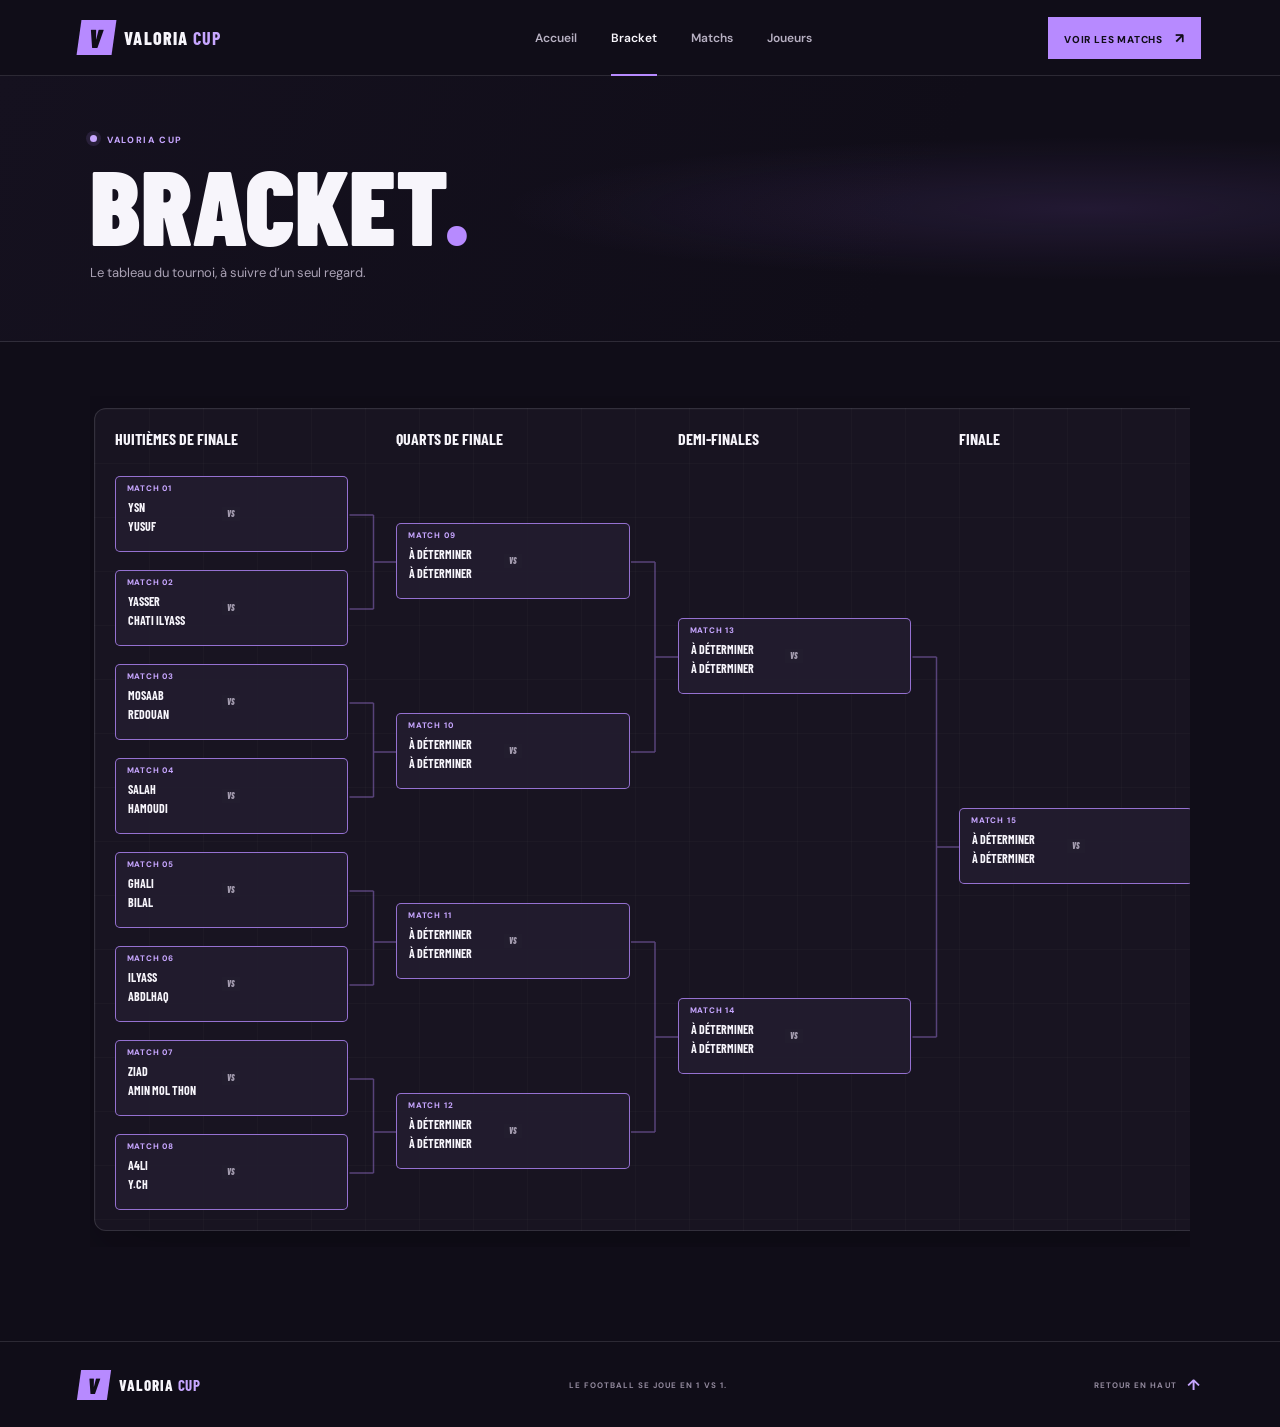
==== bracket.html @ 7e19cc0b "Add files via upload" ====
<!doctype html>
<html lang="fr">
<head>
  <meta charset="utf-8">
  <meta name="viewport" content="width=device-width, initial-scale=1">
  <meta name="theme-color" content="#100d18">
  <meta name="description" content="Bracket du tournoi de football VALORIA CUP.">
  <title>Bracket — VALORIA CUP</title>
  <link rel="preconnect" href="https://fonts.googleapis.com">
  <link rel="preconnect" href="https://fonts.gstatic.com" crossorigin>
  <link href="https://fonts.googleapis.com/css2?family=Barlow+Condensed:wght@500;600;700;800;900&family=DM+Sans:wght@400;500;600;700;800&display=swap" rel="stylesheet">
  <link rel="stylesheet" href="style.css">
  <script src="config.js"></script>
</head>
<body id="top">
  <header class="site-header">
    <a class="brand" href="index.html" aria-label="VALORIA CUP, accueil"><span class="brand-mark">V</span><span class="brand-name">VALORIA <b>CUP</b></span></a>
    <button class="menu-toggle" type="button" aria-expanded="false" aria-controls="main-nav" aria-label="Ouvrir le menu"><span></span><span></span></button>
    <nav class="main-nav" id="main-nav" aria-label="Navigation principale">
      <a class="nav-link" href="index.html">Accueil</a><a class="nav-link active" href="bracket.html" aria-current="page">Bracket</a><a class="nav-link" href="matchs.html">Matchs</a><a class="nav-link" href="joueurs.html">Joueurs</a>
    </nav>
    <a class="header-cta" href="matchs.html">Voir les matchs <span aria-hidden="true">↗</span></a>
  </header>
  <main>
    <section class="page-hero">
      <div class="section-wrap page-hero-inner">
        <p class="eyebrow"><span class="live-dot"></span> <span data-tournament-name>VALORIA CUP</span></p>
        <h1>Bracket<span class="heading-period">.</span></h1>
        <p class="page-subtitle">Le tableau du tournoi, à suivre d’un seul regard.</p>
      </div>
    </section>
    <section class="section-wrap bracket-page-content" aria-label="Bracket de la VALORIA CUP">
      <div class="bracket-board-scroll" tabindex="0" aria-label="Tableau du tournoi, défilement horizontal possible">
        <div class="bracket-board" id="bracket-board">
          <svg class="bracket-connectors" aria-hidden="true" focusable="false"></svg>
        </div>
      </div>
    </section>
  </main>
  <footer class="site-footer">
    <a class="brand footer-brand" href="index.html"><span class="brand-mark">V</span><span class="brand-name">VALORIA <b>CUP</b></span></a>
    <p>LE FOOTBALL SE JOUE EN 1 VS 1.</p><a href="#top" class="back-top">RETOUR EN HAUT <span aria-hidden="true">↑</span></a>
  </footer>
  <script>
    document.querySelectorAll("[data-tournament-name]").forEach((element) => {
      element.textContent = tournament.name;
    });
    const escapeHTML = (value) => String(value).replace(/[&<>"']/g, (character) => ({
      "&": "&amp;", "<": "&lt;", ">": "&gt;", '"': "&quot;", "'": "&#39;"
    })[character]);
    const rounds = [
      {
        title: "Huitièmes de finale",
        matches: tournament.matches.map((match, index) => ({
          label: `MATCH ${String(index + 1).padStart(2, "0")}`,
          player1: match.player1,
          player2: match.player2
        }))
      },
      {
        title: "Quarts de finale",
        matches: Array.from({ length: 4 }, (_, index) => ({
          label: `MATCH ${String(index + 9).padStart(2, "0")}`
        }))
      },
      {
        title: "Demi-finales",
        matches: Array.from({ length: 2 }, (_, index) => ({
          label: `MATCH ${String(index + 13).padStart(2, "0")}`
        }))
      },
      {
        title: "Finale",
        matches: [{ label: "MATCH 15" }]
      }
    ];
    const board = document.querySelector("#bracket-board");
    const connectors = board.querySelector(".bracket-connectors");
    board.insertAdjacentHTML("beforeend", rounds.map((round, roundIndex) => `
      <section class="bracket-round bracket-round-${roundIndex + 1}" aria-label="${escapeHTML(round.title)}">
        <h2>${escapeHTML(round.title)}</h2>
        <div class="bracket-round-matches">
          ${round.matches.map((match) => `
            <article class="bracket-match">
              <span class="bracket-match-id">${escapeHTML(match.label)}</span>
              <div class="bracket-team"><span>${match.player1 ? escapeHTML(match.player1) : "À déterminer"}</span></div>
              <span class="bracket-versus">VS</span>
              <div class="bracket-team"><span>${match.player2 ? escapeHTML(match.player2) : "À déterminer"}</span></div>
            </article>
          `).join("")}
        </div>
      </section>
    `).join(""));
    function drawBracketConnectors() {
      const boardBounds = board.getBoundingClientRect();
      connectors.setAttribute("viewBox", `0 0 ${board.scrollWidth} ${board.scrollHeight}`);
      connectors.setAttribute("width", board.scrollWidth);
      connectors.setAttribute("height", board.scrollHeight);
      connectors.replaceChildren();

      rounds.slice(0, -1).forEach((round, roundIndex) => {
        const sourceMatches = board.querySelectorAll(`.bracket-round-${roundIndex + 1} .bracket-match`);
        const targetMatches = board.querySelectorAll(`.bracket-round-${roundIndex + 2} .bracket-match`);

        targetMatches.forEach((targetMatch, index) => {
          const first = sourceMatches[index * 2].getBoundingClientRect();
          const second = sourceMatches[index * 2 + 1].getBoundingClientRect();
          const target = targetMatch.getBoundingClientRect();
          const x1 = first.right - boardBounds.left + board.scrollLeft;
          const x2 = second.right - boardBounds.left + board.scrollLeft;
          const y1 = first.top + first.height / 2 - boardBounds.top + board.scrollTop;
          const y2 = second.top + second.height / 2 - boardBounds.top + board.scrollTop;
          const targetX = target.left - boardBounds.left + board.scrollLeft;
          const targetY = target.top + target.height / 2 - boardBounds.top + board.scrollTop;
          const middleX = (x1 + targetX) / 2;
          const connector = document.createElementNS("http://www.w3.org/2000/svg", "path");
          connector.setAttribute("d", `M ${x1} ${y1} H ${middleX} M ${x2} ${y2} H ${middleX} M ${middleX} ${y1} V ${y2} M ${middleX} ${targetY} H ${targetX}`);
          connector.setAttribute("class", "bracket-connector");
          connectors.append(connector);
        });
      });
    }
    drawBracketConnectors();
    window.addEventListener("resize", drawBracketConnectors);
    if ("ResizeObserver" in window) {
      new ResizeObserver(drawBracketConnectors).observe(board);
    }
    const toggle = document.querySelector(".menu-toggle");
    const navigation = document.querySelector("#main-nav");
    toggle.addEventListener("click", () => {
      const expanded = toggle.getAttribute("aria-expanded") === "true";
      toggle.setAttribute("aria-expanded", String(!expanded));
      toggle.setAttribute("aria-label", expanded ? "Ouvrir le menu" : "Fermer le menu");
      navigation.classList.toggle("is-open", !expanded);
    });
  </script>
</body>
</html>
---- style.css ----
:root {
  color-scheme: dark;
  --ink: #100d18;
  --ink-soft: #191422;
  --surface: #201a2c;
  --paper: #f7f5fb;
  --muted: #a49caf;
  --line: rgba(247, 245, 251, .12);
  --purple: #b78aff;
  --purple-bright: #c7a6ff;
  --purple-dark: #7651b6;
  --heading-font: "Barlow Condensed", Impact, "Arial Narrow", sans-serif;
  --body-font: "DM Sans", "Segoe UI", sans-serif;
}

* { box-sizing: border-box; }
html { scroll-behavior: smooth; scroll-padding-top: 82px; }
body { margin: 0; background: var(--ink); color: var(--paper); font-family: var(--body-font); -webkit-font-smoothing: antialiased; }
a { color: inherit; text-decoration: none; }
button { color: inherit; font: inherit; }
::selection { color: var(--ink); background: var(--purple-bright); }

.site-header { height: 76px; padding: 0 6.2vw; display: flex; align-items: center; justify-content: space-between; border-bottom: 1px solid var(--line); background: rgba(16, 13, 24, .96); position: relative; z-index: 10; }
.brand { display: inline-flex; align-items: center; gap: 10px; min-width: 220px; }
.brand-mark { width: 35px; height: 35px; display: grid; place-items: center; background: var(--purple); color: var(--ink); font-family: var(--heading-font); font-size: 26px; font-weight: 900; transform: skew(-8deg); }
.brand-name { font-family: var(--heading-font); font-weight: 800; font-size: 18px; letter-spacing: .06em; }
.brand-name b { color: var(--purple-bright); }
.main-nav { height: 100%; display: flex; align-items: center; gap: 34px; }
.nav-link { position: relative; color: #b8b1c3; font-size: 12px; font-weight: 600; transition: color .2s ease; }
.nav-link:hover, .nav-link.active { color: var(--paper); }
.nav-link.active::after { content: ""; position: absolute; right: 0; bottom: -30px; left: 0; height: 2px; background: var(--purple); }
.header-cta { padding: 12px 16px; background: var(--purple); color: var(--ink); font-size: 10px; font-weight: 800; letter-spacing: .08em; text-transform: uppercase; transition: background .2s ease, transform .2s ease; }
.header-cta span { margin-left: 9px; font-size: 14px; }
.header-cta:hover, .button-primary:hover { background: var(--paper); transform: translateY(-2px); }
.menu-toggle { display: none; }

.hero { min-height: 570px; height: min(710px, calc(100svh - 76px)); max-height: 800px; overflow: hidden; position: relative; display: flex; align-items: center; padding: 65px 9.4vw; background: radial-gradient(ellipse at 77% 46%, rgba(137, 93, 201, .22), transparent 39%), linear-gradient(116deg, #100d18 0%, #171222 55%, #211831 100%); }
.hero::before { content: ""; position: absolute; inset: 0; pointer-events: none; opacity: .18; background-image: linear-gradient(rgba(255,255,255,.035) 1px, transparent 1px), linear-gradient(90deg, rgba(255,255,255,.035) 1px, transparent 1px); background-size: 58px 58px; mask-image: linear-gradient(90deg, transparent, #000 45%, #000); }
.hero-grid { position: absolute; top: -25%; right: 0; width: 53vw; height: 150%; border-left: 1px solid rgba(183,138,255,.12); transform: skew(-16deg); background: linear-gradient(90deg, transparent 50%, rgba(255,255,255,.018) 50%); background-size: 106px 100%; }
.hero-copy { position: relative; z-index: 2; width: min(760px, 66%); animation: rise-in .65s both ease-out; }
.eyebrow { margin: 0 0 16px; color: var(--purple-bright); font-size: 9px; font-weight: 800; letter-spacing: .18em; }
.live-dot { display: inline-block; width: 7px; height: 7px; margin-right: 7px; border-radius: 50%; background: var(--purple-bright); box-shadow: 0 0 0 4px rgba(183,138,255,.12); vertical-align: 1px; }
.hero h1 { max-width: 800px; margin: 0; font-family: var(--heading-font); font-size: clamp(78px, 11vw, 150px); font-weight: 900; line-height: .78; letter-spacing: -.015em; }
.hero h1 i { color: var(--purple-bright); font-style: normal; }
.hero-subtitle { margin: 21px 0 0; color: #c7c0d1; font-family: var(--heading-font); font-size: 25px; font-weight: 500; text-transform: uppercase; letter-spacing: .04em; }
.hero-bottom { display: flex; align-items: center; gap: 27px; margin-top: 46px; }
.button { min-height: 48px; display: inline-flex; align-items: center; justify-content: center; gap: 27px; padding: 0 19px; font-size: 10px; font-weight: 800; letter-spacing: .08em; text-transform: uppercase; transition: .2s ease; }
.button-primary { background: var(--purple); color: var(--ink); }
.button-primary span { font-size: 16px; }
.hero-note { display: flex; align-items: center; gap: 10px; color: #b8b1c3; font-size: 11px; }
.hero-note span { width: 3px; height: 3px; border-radius: 50%; background: var(--purple-bright); }
.hero-graphic { position: absolute; top: 0; right: 0; width: 49%; height: 100%; overflow: hidden; }
.pitch { position: absolute; top: 2%; left: 27%; width: 415px; height: 575px; border: 1px solid rgba(183,138,255,.28); border-radius: 210px; transform: rotate(31deg); }
.pitch-circle { position: absolute; top: 50%; left: 50%; width: 168px; height: 168px; border: 1px solid rgba(183,138,255,.25); border-radius: 50%; transform: translate(-50%,-50%); }
.pitch-box { position: absolute; top: -1px; left: 25%; width: 50%; height: 98px; border: 1px solid rgba(183,138,255,.23); border-top: 0; border-radius: 0 0 85px 85px; }
.hero-orbit { position: absolute; top: 8%; left: 16%; width: 465px; height: 465px; border: 1px solid rgba(247,245,251,.1); border-radius: 50%; }
.orbit-two { top: 19%; left: 31%; width: 325px; height: 325px; border-color: rgba(183,138,255,.31); }
.hero-seal { position: absolute; top: 39%; left: 42%; width: 137px; height: 137px; display: flex; flex-direction: column; align-items: center; justify-content: center; border-radius: 50%; background: var(--purple); color: var(--ink); text-align: center; transform: rotate(-10deg); box-shadow: 0 0 0 12px rgba(183,138,255,.08), 0 14px 60px rgba(0,0,0,.3); animation: seal-in .7s .15s both cubic-bezier(.2,.8,.3,1); }
.hero-seal span { font-size: 8px; font-weight: 800; letter-spacing: .2em; }
.hero-seal b { margin-top: 6px; font-family: var(--heading-font); font-size: 22px; line-height: .9; }
.hero-seal .seal-star { position: absolute; right: -4px; bottom: 15px; color: #40285e; font-size: 20px; }
.hero-vertical { position: absolute; top: 49%; right: 5%; color: rgba(247,245,251,.45); font-size: 8px; letter-spacing: .22em; writing-mode: vertical-rl; }
.hero-index { position: absolute; right: 6.2vw; bottom: 32px; color: var(--purple-bright); font-family: var(--heading-font); font-size: 21px; font-weight: 700; }
.hero-index span { color: #746b7e; font-size: 13px; }
@keyframes rise-in { from { opacity: 0; transform: translateY(14px); } to { opacity: 1; transform: translateY(0); } }
@keyframes seal-in { from { opacity: 0; scale: .82; } to { opacity: 1; scale: 1; } }

.section-wrap { width: min(1120px, 86%); margin: 0 auto; }
.next-match { padding-top: 80px; padding-bottom: 66px; }
.section-heading { display: flex; align-items: end; justify-content: space-between; gap: 14px; margin-bottom: 25px; }
.section-heading .eyebrow { margin-bottom: 5px; color: #968da2; }
.section-heading h2 { margin: 0; font-family: var(--heading-font); font-size: 41px; font-weight: 800; line-height: 1; text-transform: uppercase; }
.heading-period { color: var(--purple); }
.section-number { color: #92899d; font-size: 9px; font-weight: 700; letter-spacing: .14em; }
.text-link { color: #d5c0f4; font-size: 10px; font-weight: 700; text-transform: uppercase; letter-spacing: .07em; }
.text-link span { margin-left: 6px; color: var(--purple-bright); font-size: 14px; }
.featured-match { min-height: 230px; position: relative; display: flex; flex-direction: column; align-items: center; justify-content: center; overflow: hidden; padding: 44px 7%; background: #eeeaf3; color: var(--ink); }
.featured-match::before { content: ""; position: absolute; top: -112px; right: -58px; width: 310px; height: 310px; border: 1px solid rgba(34,25,49,.12); border-radius: 50%; box-shadow: 0 0 0 32px rgba(34,25,49,.025), 0 0 0 70px rgba(34,25,49,.018); }
.match-label { position: absolute; top: 22px; left: 7%; color: #5c5268; font-size: 8px; font-weight: 800; letter-spacing: .14em; }
.match-label .live-dot { background: var(--purple-dark); box-shadow: 0 0 0 4px rgba(118,81,182,.12); }
.featured-contest { width: min(740px, 82%); display: grid; grid-template-columns: 1fr auto 1fr; align-items: center; gap: 24px; }
.featured-player { min-width: 0; display: flex; flex-direction: column; gap: 7px; }
.featured-player:last-child { text-align: right; }
.player-index { color: #756c80; font-size: 8px; font-weight: 800; letter-spacing: .13em; }
.featured-player strong { overflow-wrap: anywhere; font-family: var(--heading-font); font-size: clamp(34px, 5vw, 64px); font-weight: 800; line-height: .95; text-transform: uppercase; }
.versus { color: var(--purple-dark); font-family: var(--heading-font); font-size: 16px; font-style: italic; font-weight: 900; }
.match-time { position: relative; z-index: 1; margin-top: 16px; color: #594b6c; font-size: 11px; font-weight: 800; letter-spacing: .14em; }
.match-stamp { position: absolute; right: 5%; bottom: 18px; z-index: 1; color: rgba(16,13,24,.6); font-family: var(--heading-font); font-size: 18px; font-weight: 900; line-height: .78; text-align: center; }
.match-stamp span { color: var(--purple-dark); font-size: 31px; }

.quick-links { display: grid; grid-template-columns: repeat(3, 1fr); margin-bottom: 80px; border: 1px solid var(--line); }
.quick-link { min-height: 108px; display: flex; align-items: center; gap: 14px; padding: 18px 20px; border-right: 1px solid var(--line); transition: background .2s ease; }
.quick-link:last-child { border-right: 0; }
.quick-link:hover { background: var(--ink-soft); }
.quick-icon { width: 39px; height: 39px; display: grid; flex: 0 0 auto; place-items: center; border: 1px solid rgba(183,138,255,.25); border-radius: 11px; background: rgba(183,138,255,.09); font-size: 17px; }
.quick-link small, .quick-link strong { display: block; }
.quick-link small { margin-bottom: 4px; color: #948ba0; font-size: 8px; font-weight: 700; letter-spacing: .13em; }
.quick-link strong { font-family: var(--heading-font); font-size: 22px; font-weight: 700; text-transform: uppercase; }
.quick-arrow { margin-left: auto; color: var(--purple-bright); font-size: 16px; }
.home-matches { padding-bottom: 92px; }
.match-list { border-top: 1px solid var(--line); }
.match-row { min-height: 69px; display: grid; grid-template-columns: 42px minmax(0, 1fr) auto; align-items: center; gap: 13px; border-bottom: 1px solid var(--line); transition: background .2s ease; }
.match-row:hover { background: rgba(255,255,255,.025); }
.match-row-id { color: var(--purple-bright); font-family: var(--heading-font); font-size: 16px; font-weight: 700; }
.match-row-contest { min-width: 0; display: flex; align-items: center; gap: 12px; }
.match-row-contest strong { min-width: 0; overflow-wrap: anywhere; font-family: var(--heading-font); font-size: 17px; font-weight: 700; text-transform: uppercase; }
.match-row-contest span { flex: 0 0 auto; color: var(--purple-bright); font-family: var(--heading-font); font-size: 11px; font-style: italic; font-weight: 900; }
.match-row-time { color: #c4b4db; font-size: 11px; font-weight: 700; }

.page-hero { position: relative; overflow: hidden; border-bottom: 1px solid var(--line); background: radial-gradient(ellipse at 85% 50%, rgba(137,93,201,.15), transparent 38%), linear-gradient(115deg, #15111f, #100d18 70%); }
.page-hero-inner { min-height: 265px; display: flex; flex-direction: column; align-items: flex-start; justify-content: center; padding-top: 26px; padding-bottom: 28px; }
.page-hero .eyebrow { margin-bottom: 14px; }
.page-hero h1 { margin: 0; font-family: var(--heading-font); font-size: clamp(65px, 9vw, 105px); font-weight: 900; line-height: .84; text-transform: uppercase; }
.page-subtitle { margin: 16px 0 0; color: #aaa2b5; font-size: 13px; }
.page-content { padding-top: 70px; padding-bottom: 95px; }

.matches-grid { display: grid; grid-template-columns: repeat(2, minmax(0, 1fr)); gap: 13px; }
.match-card { min-width: 0; position: relative; overflow: hidden; padding: 19px 21px 16px; border: 1px solid var(--line); border-radius: 10px; background: linear-gradient(135deg, #201a2c, #181421); transition: border-color .2s ease, transform .2s ease, background .2s ease; }
.match-card:hover { transform: translateY(-3px); border-color: rgba(183,138,255,.48); background: linear-gradient(135deg, #292038, #1b1625); }
.match-card-heading { display: flex; align-items: center; justify-content: space-between; margin-bottom: 24px; }
.match-card-label { color: var(--purple-bright); font-size: 9px; font-weight: 800; letter-spacing: .14em; }
.match-card-mark { color: rgba(183,138,255,.45); font-family: var(--heading-font); font-size: 14px; font-weight: 900; }
.match-card-contest { display: grid; grid-template-columns: minmax(0, 1fr) auto minmax(0, 1fr); align-items: center; gap: 12px; }
.match-card-player { min-width: 0; }
.match-card-player:last-child { text-align: right; }
.match-card-player span { display: block; margin-bottom: 5px; color: #92899e; font-size: 8px; font-weight: 700; letter-spacing: .11em; }
.match-card-player strong { display: block; overflow-wrap: anywhere; font-family: var(--heading-font); font-size: clamp(22px, 3vw, 33px); font-weight: 700; text-transform: uppercase; }
.match-card-versus { color: var(--purple-bright); font-family: var(--heading-font); font-size: 13px; font-style: italic; font-weight: 900; }
.match-card-time { display: inline-block; margin-top: 20px; padding: 7px 10px; border: 1px solid rgba(183,138,255,.2); border-radius: 5px; color: #d1bfeb; font-size: 10px; font-weight: 700; letter-spacing: .1em; }

.players-section { position: relative; overflow: hidden; padding: 2px 0 5px; background: radial-gradient(ellipse at 100% 100%, rgba(119,82,174,.11), transparent 40%); }
.players-section::before { content: "16"; position: absolute; right: -20px; bottom: -115px; color: rgba(247,245,251,.022); font-family: var(--heading-font); font-size: 450px; font-weight: 900; line-height: .8; pointer-events: none; }
.players-section .section-wrap { position: relative; z-index: 1; }
.players-grid { display: grid; grid-template-columns: repeat(4, minmax(0, 1fr)); gap: 1px; margin-top: 30px; overflow: hidden; border: 1px solid var(--line); border-radius: 10px; background: var(--line); }
.player-card { min-height: 153px; position: relative; display: flex; flex-direction: column; align-items: flex-start; justify-content: flex-end; padding: 17px; background: #191522; transition: background .2s ease; }
.player-card:hover { background: #241c31; }
.player-card-number { position: absolute; top: 13px; right: 15px; color: #82798f; font-family: var(--heading-font); font-size: 13px; font-weight: 700; }
.player-avatar { width: 37px; height: 37px; display: grid; place-items: center; margin-bottom: 11px; border: 1px solid rgba(183,138,255,.28); border-radius: 9px; background: rgba(183,138,255,.1); color: var(--purple-bright); font-family: var(--heading-font); font-size: 13px; font-weight: 800; }
.player-card-name { max-width: 100%; overflow-wrap: anywhere; font-family: var(--heading-font); font-size: 21px; font-weight: 700; text-transform: uppercase; }
.player-card-tag { margin-top: 3px; color: #958ca0; font-size: 8px; font-weight: 700; letter-spacing: .14em; }

.bracket-page-content { padding-top: 54px; padding-bottom: 94px; }
.bracket-board-scroll { overflow-x: auto; padding: 12px 4px 16px; scrollbar-color: var(--purple-dark) #181421; }
.bracket-board { min-width: 1120px; position: relative; display: grid; grid-template-columns: repeat(4, minmax(0, 1fr)); column-gap: 48px; padding: 20px; border: 1px solid var(--line); border-radius: 12px; background-color: #181421; background-image: linear-gradient(rgba(255,255,255,.018) 1px, transparent 1px), linear-gradient(90deg, rgba(255,255,255,.018) 1px, transparent 1px); background-size: 54px 54px; box-shadow: 0 20px 70px rgba(0,0,0,.22); }
.bracket-connectors { position: absolute; z-index: 0; inset: 0; overflow: visible; pointer-events: none; }
.bracket-connector { fill: none; stroke: rgba(183,138,255,.4); stroke-width: 1.5; vector-effect: non-scaling-stroke; }
.bracket-round { min-width: 0; position: relative; z-index: 1; }
.bracket-round h2 { min-height: 34px; margin: 0 0 13px; color: var(--paper); font-family: var(--heading-font); font-size: 16px; font-weight: 700; text-transform: uppercase; }
.bracket-round-matches { display: flex; flex-direction: column; }
.bracket-round-1 .bracket-round-matches { gap: 18px; }
.bracket-round-2 .bracket-round-matches { padding-top: 47px; gap: 114px; }
.bracket-round-3 .bracket-round-matches { padding-top: 142px; gap: 304px; }
.bracket-round-4 .bracket-round-matches { padding-top: 332px; }
.bracket-match { min-height: 76px; position: relative; display: flex; flex-direction: column; justify-content: center; padding: 10px 12px; border: 1px solid rgba(183,138,255,.78); border-radius: 5px; background: rgba(34,29,46,.96); }
.bracket-match-id { position: absolute; top: 6px; left: 11px; color: var(--purple-bright); font-size: 8px; font-weight: 800; letter-spacing: .1em; }
.bracket-team { min-width: 0; display: flex; align-items: center; min-height: 19px; padding-top: 4px; color: var(--paper); font-family: var(--heading-font); font-size: 12px; font-weight: 700; text-transform: uppercase; }
.bracket-team span { overflow-wrap: anywhere; }
.bracket-versus { position: absolute; top: 50%; left: 50%; padding: 2px 5px; background: #221d2e; color: var(--muted); font-family: var(--heading-font); font-size: 8px; font-style: italic; font-weight: 900; transform: translate(-50%, -50%); }

.site-footer { min-height: 86px; display: flex; align-items: center; justify-content: space-between; gap: 15px; padding: 17px 6.2vw; border-top: 1px solid var(--line); }
.footer-brand { min-width: 0; }
.footer-brand .brand-mark { width: 30px; height: 30px; font-size: 22px; }
.footer-brand .brand-name { font-size: 15px; }
.site-footer > p, .back-top { color: #92899d; font-size: 8px; font-weight: 700; letter-spacing: .13em; }
.back-top { display: flex; align-items: center; gap: 10px; }
.back-top span { color: var(--purple-bright); font-size: 15px; }

@media (max-width: 900px) {
  .site-header { padding: 0 5%; }
  .brand { min-width: auto; }
  .main-nav { gap: 20px; }
  .header-cta { padding: 11px 12px; }
  .hero { padding-left: 7%; }
  .hero-copy { width: 72%; }
  .hero-graphic { width: 47%; opacity: .84; }
  .pitch { left: 16%; }
  .hero-seal { left: 34%; }
  .section-wrap { width: 88%; }
  .players-grid { grid-template-columns: repeat(3, minmax(0, 1fr)); }
}

@media (max-width: 650px) {
  html { scroll-padding-top: 68px; }
  .site-header { height: 68px; padding: 0 5%; }
  .brand-name { font-size: 16px; }
  .brand-mark { width: 32px; height: 32px; }
  .header-cta { display: none; }
  .menu-toggle { width: 41px; height: 41px; display: flex; flex-direction: column; align-items: center; justify-content: center; gap: 6px; padding: 0; border: 1px solid var(--line); border-radius: 7px; background: transparent; cursor: pointer; }
  .menu-toggle span { width: 16px; height: 1px; background: var(--paper); transition: transform .2s ease; }
  .menu-toggle[aria-expanded="true"] span:first-child { transform: translateY(3.5px) rotate(45deg); }
  .menu-toggle[aria-expanded="true"] span:last-child { transform: translateY(-3.5px) rotate(-45deg); }
  .main-nav { position: absolute; top: 68px; right: 0; left: 0; height: auto; display: none; flex-direction: column; align-items: stretch; gap: 0; padding: 7px 5% 13px; border-bottom: 1px solid var(--line); background: var(--ink); }
  .main-nav.is-open { display: flex; }
  .nav-link { padding: 13px 0; border-bottom: 1px solid rgba(247,245,251,.07); }
  .nav-link.active::after { display: none; }
  .hero { min-height: 595px; height: calc(90svh - 68px); max-height: 720px; align-items: flex-start; padding: 55px 7% 70px; }
  .hero-copy { width: 100%; padding-top: 35px; }
  .hero h1 { max-width: 430px; font-size: clamp(67px, 18.5vw, 104px); }
  .hero-subtitle { margin-top: 17px; font-size: 22px; }
  .hero-bottom { align-items: flex-start; flex-direction: column; gap: 14px; margin-top: 31px; }
  .hero-note { margin: 0; }
  .hero-graphic { top: auto; right: -25%; bottom: -3%; width: 84%; height: 58%; opacity: .53; }
  .pitch { top: 3%; left: 18%; width: 310px; height: 450px; }
  .hero-orbit { top: 4%; left: 9%; width: 350px; height: 350px; }
  .orbit-two { top: 16%; left: 24%; width: 260px; height: 260px; }
  .hero-seal { top: 37%; left: 41%; width: 103px; height: 103px; }
  .hero-seal b { font-size: 17px; }
  .hero-seal .seal-star { bottom: 10px; font-size: 16px; }
  .hero-index { right: 6%; bottom: 20px; }
  .section-wrap { width: 88%; }
  .next-match { padding-top: 60px; padding-bottom: 48px; }
  .section-heading { align-items: flex-end; }
  .section-heading h2 { font-size: 35px; }
  .featured-match { min-height: 205px; padding: 42px 6%; }
  .match-label { left: 6%; }
  .featured-contest { width: 100%; gap: 12px; }
  .featured-player strong { font-size: clamp(24px, 7.8vw, 40px); }
  .player-index { font-size: 7px; }
  .match-stamp { right: 4%; bottom: 22px; font-size: 15px; }
  .match-stamp span { font-size: 26px; }
  .quick-links { grid-template-columns: 1fr; margin-bottom: 63px; }
  .quick-link { min-height: 76px; padding: 13px 15px; border-right: 0; border-bottom: 1px solid var(--line); }
  .quick-link:last-child { border-bottom: 0; }
  .quick-icon { width: 35px; height: 35px; }
  .home-matches { padding-bottom: 67px; }
  .match-row { grid-template-columns: 31px minmax(0, 1fr) auto; gap: 8px; }
  .match-row-contest { gap: 8px; }
  .match-row-contest strong { font-size: 15px; }
  .page-hero-inner { min-height: 220px; }
  .page-hero h1 { font-size: clamp(59px, 15vw, 82px); }
  .page-subtitle { max-width: 90%; font-size: 12px; line-height: 1.6; }
  .page-content { padding-top: 54px; padding-bottom: 68px; }
  .matches-grid { grid-template-columns: 1fr; gap: 10px; }
  .match-card { padding: 17px 16px 15px; }
  .match-card-heading { margin-bottom: 19px; }
  .match-card-player strong { font-size: clamp(25px, 8vw, 34px); }
  .players-section { padding-top: 0; }
  .players-section::before { right: -12px; bottom: -56px; font-size: 245px; }
  .players-grid { grid-template-columns: repeat(2, minmax(0, 1fr)); margin-top: 23px; }
  .player-card { min-height: 131px; padding: 13px; }
  .player-card-number { top: 10px; right: 11px; }
  .player-card-name { font-size: 18px; }
  .bracket-page-content { padding-top: 34px; padding-bottom: 67px; }
  .bracket-page-content { padding-top: 25px; }
  .bracket-board-scroll { margin-right: -6.8%; margin-left: -6.8%; padding: 8px 6.8% 14px; }
  .bracket-board { min-width: 1000px; column-gap: 30px; padding: 15px; }
  .bracket-round h2 { font-size: 14px; }
  .site-footer { min-height: 75px; gap: 9px; padding: 15px 5%; }
  .site-footer > p { display: none; }
  .footer-brand .brand-name { font-size: 13px; }
}

@media (prefers-reduced-motion: reduce) {
  *, *::before, *::after { scroll-behavior: auto !important; animation-duration: .01ms !important; animation-iteration-count: 1 !important; transition-duration: .01ms !important; }
}
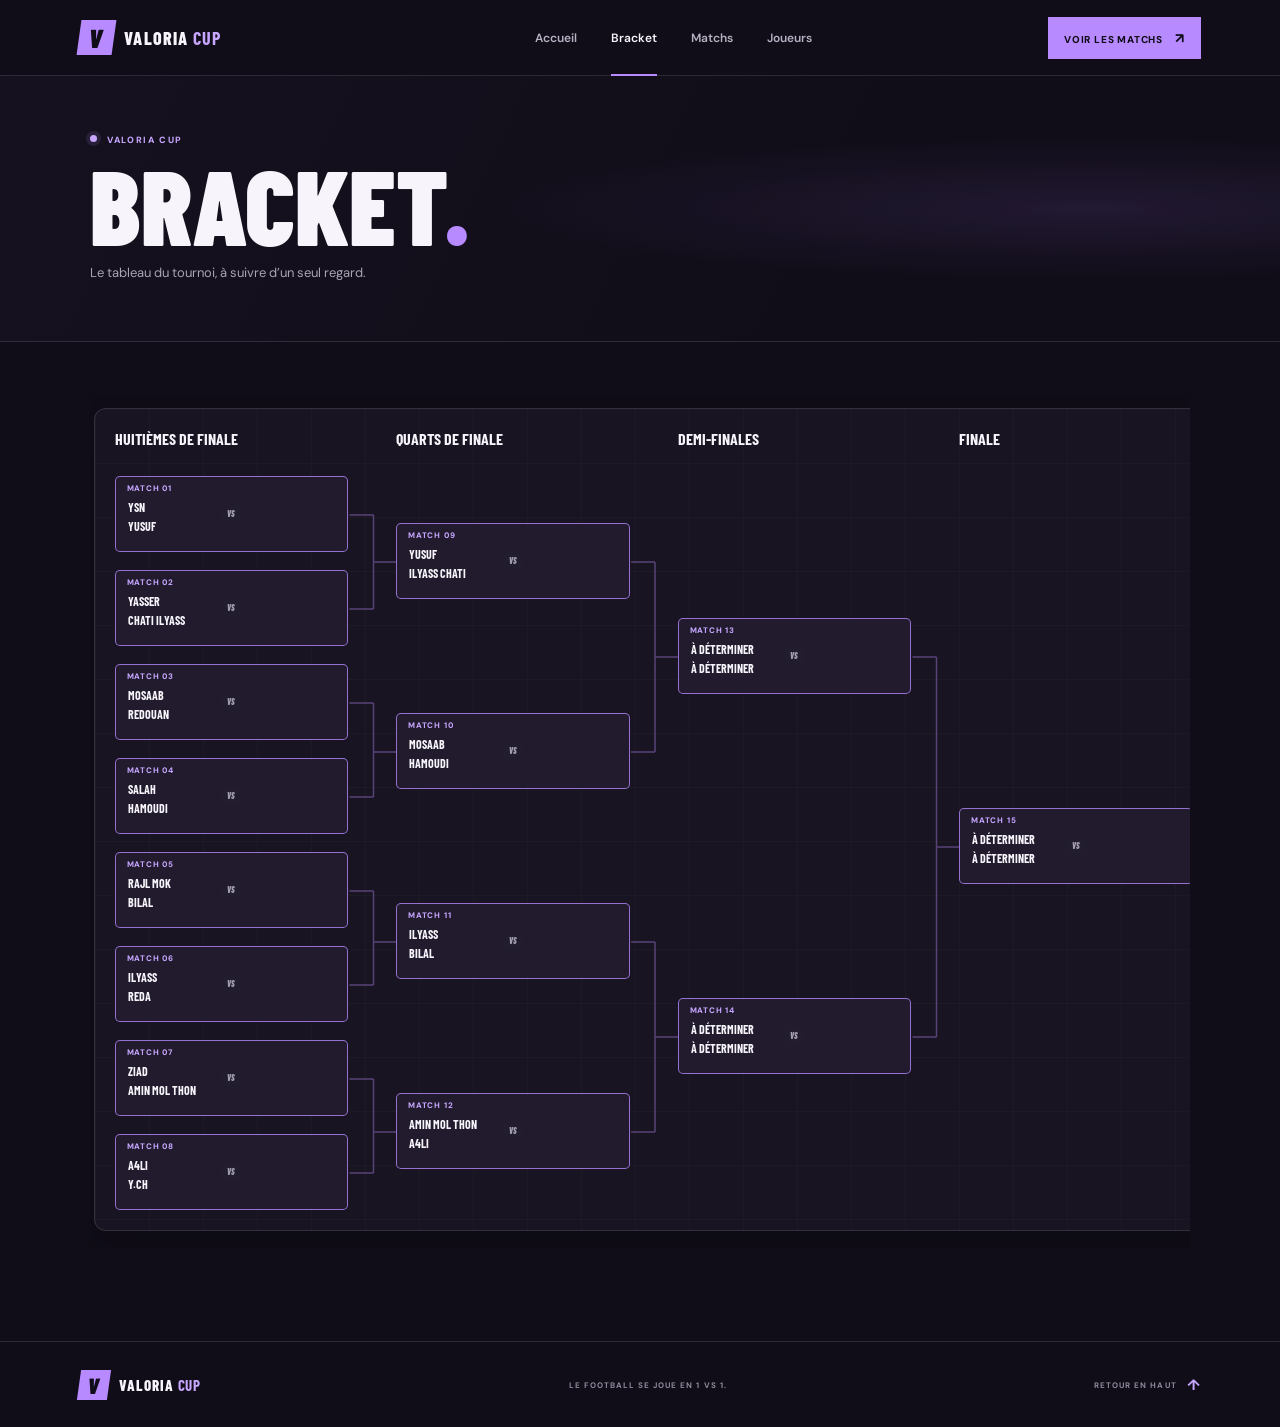
==== commit e33bae68: "Add files via upload" ====
--- a/bracket.html
+++ b/bracket.html
@@ -48,7 +48,7 @@
     const escapeHTML = (value) => String(value).replace(/[&<>"']/g, (character) => ({
       "&": "&amp;", "<": "&lt;", ">": "&gt;", '"': "&quot;", "'": "&#39;"
     })[character]);
-    const rounds = [
+    const rounds = tournament.rounds && tournament.rounds.length ? tournament.rounds : [
       {
         title: "Huitièmes de finale",
         matches: tournament.matches.map((match, index) => ({
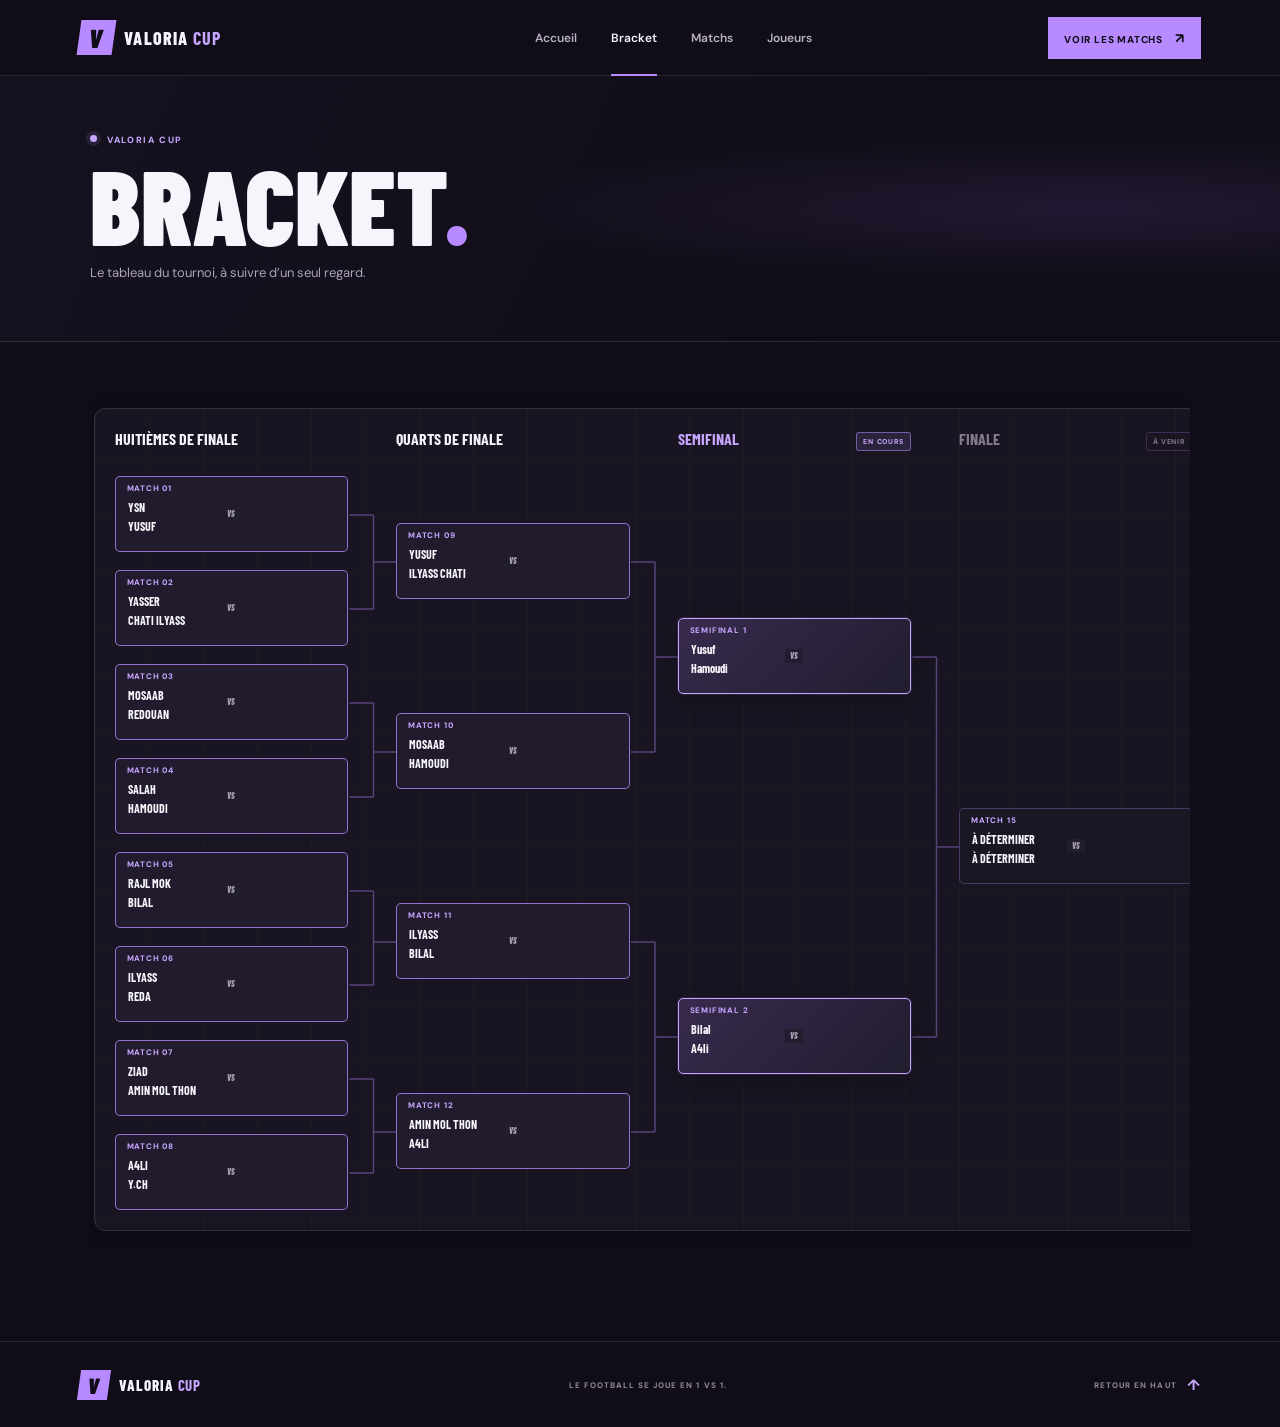
==== commit 526f886e: "Add files via upload" ====
--- a/bracket.html
+++ b/bracket.html
@@ -77,8 +77,8 @@
     const board = document.querySelector("#bracket-board");
     const connectors = board.querySelector(".bracket-connectors");
     board.insertAdjacentHTML("beforeend", rounds.map((round, roundIndex) => `
-      <section class="bracket-round bracket-round-${roundIndex + 1}" aria-label="${escapeHTML(round.title)}">
-        <h2>${escapeHTML(round.title)}</h2>
+      <section class="bracket-round bracket-round-${roundIndex + 1}${roundIndex === tournament.currentRoundIndex ? " bracket-round-current" : ""}${roundIndex === tournament.rounds.length - 1 ? " bracket-round-upcoming" : ""}" aria-label="${escapeHTML(round.title)}"${roundIndex === tournament.currentRoundIndex ? ' aria-current="step"' : ""}>
+        <h2>${escapeHTML(round.title)}${roundIndex === tournament.currentRoundIndex ? '<span class="round-status">EN COURS</span>' : roundIndex === tournament.rounds.length - 1 ? '<span class="round-status">À VENIR</span>' : ""}</h2>
         <div class="bracket-round-matches">
           ${round.matches.map((match) => `
             <article class="bracket-match">
--- a/style.css
+++ b/style.css
@@ -76,6 +76,11 @@
 .text-link span { margin-left: 6px; color: var(--purple-bright); font-size: 14px; }
 .featured-match { min-height: 230px; position: relative; display: flex; flex-direction: column; align-items: center; justify-content: center; overflow: hidden; padding: 44px 7%; background: #eeeaf3; color: var(--ink); }
 .featured-match::before { content: ""; position: absolute; top: -112px; right: -58px; width: 310px; height: 310px; border: 1px solid rgba(34,25,49,.12); border-radius: 50%; box-shadow: 0 0 0 32px rgba(34,25,49,.025), 0 0 0 70px rgba(34,25,49,.018); }
+.semifinal-featured { border: 1px solid rgba(183,138,255,.62); box-shadow: 0 12px 38px rgba(0,0,0,.16); }
+.semifinal-featured::after { position: absolute; inset: 0 0 auto; height: 3px; background: linear-gradient(90deg, var(--purple-dark), var(--purple-bright), var(--purple-dark)); content: ""; }
+.semifinal-featured .match-label { z-index: 1; display: inline-flex; align-items: center; padding: 7px 10px; border: 1px solid rgba(118,81,182,.2); border-radius: 3px; background: rgba(255,255,255,.56); }
+.semifinal-featured .featured-contest { position: relative; z-index: 1; }
+.semifinal-featured .versus { display: grid; width: 40px; height: 40px; place-items: center; border: 1px solid rgba(118,81,182,.2); border-radius: 50%; background: rgba(183,138,255,.11); }
 .match-label { position: absolute; top: 22px; left: 7%; color: #5c5268; font-size: 8px; font-weight: 800; letter-spacing: .14em; }
 .match-label .live-dot { background: var(--purple-dark); box-shadow: 0 0 0 4px rgba(118,81,182,.12); }
 .featured-contest { width: min(740px, 82%); display: grid; grid-template-columns: 1fr auto 1fr; align-items: center; gap: 24px; }
@@ -87,6 +92,12 @@
 .match-time { position: relative; z-index: 1; margin-top: 16px; color: #594b6c; font-size: 11px; font-weight: 800; letter-spacing: .14em; }
 .match-stamp { position: absolute; right: 5%; bottom: 18px; z-index: 1; color: rgba(16,13,24,.6); font-family: var(--heading-font); font-size: 18px; font-weight: 900; line-height: .78; text-align: center; }
 .match-stamp span { color: var(--purple-dark); font-size: 31px; }
+.tournament-progress { display: flex; align-items: center; gap: 0; margin: 18px 0 0; padding: 0; list-style: none; }
+.tournament-progress li { display: flex; align-items: center; gap: 9px; color: #8d8499; font-size: 9px; font-weight: 800; letter-spacing: .1em; text-transform: uppercase; }
+.tournament-progress li + li::before { width: 38px; height: 1px; margin: 0 12px; background: rgba(183,138,255,.35); content: ""; }
+.tournament-progress .is-current { color: var(--purple-bright); }
+.tournament-progress .is-current::after { width: 6px; height: 6px; border-radius: 50%; background: var(--purple-bright); box-shadow: 0 0 0 4px rgba(183,138,255,.12); content: ""; }
+.tournament-progress .is-upcoming span { color: #776e82; font-size: 8px; letter-spacing: .06em; }
 
 .quick-links { display: grid; grid-template-columns: repeat(3, 1fr); margin-bottom: 80px; border: 1px solid var(--line); }
 .quick-link { min-height: 108px; display: flex; align-items: center; gap: 14px; padding: 18px 20px; border-right: 1px solid var(--line); transition: background .2s ease; }
@@ -116,6 +127,11 @@
 
 .matches-grid { display: grid; grid-template-columns: repeat(2, minmax(0, 1fr)); gap: 13px; }
 .match-card { min-width: 0; position: relative; overflow: hidden; padding: 19px 21px 16px; border: 1px solid var(--line); border-radius: 10px; background: linear-gradient(135deg, #201a2c, #181421); transition: border-color .2s ease, transform .2s ease, background .2s ease; }
+.semifinal-match-card { border-color: rgba(183,138,255,.38); background: radial-gradient(ellipse at 100% 0, rgba(183,138,255,.12), transparent 52%), linear-gradient(135deg, #201a2c, #181421); }
+.semifinal-match-card::before { position: absolute; top: -40px; right: -32px; width: 115px; height: 115px; border: 1px solid rgba(183,138,255,.14); border-radius: 50%; box-shadow: 0 0 0 13px rgba(183,138,255,.025), 0 0 0 28px rgba(183,138,255,.018); content: ""; pointer-events: none; }
+.semifinal-match-card .match-card-heading, .semifinal-match-card .match-card-contest { position: relative; z-index: 1; }
+.semifinal-match-card .match-card-label { display: inline-flex; align-items: center; gap: 7px; }
+.semifinal-match-card .match-card-label::before { width: 6px; height: 6px; border-radius: 50%; background: var(--purple-bright); box-shadow: 0 0 0 3px rgba(183,138,255,.11); content: ""; }
 .match-card:hover { transform: translateY(-3px); border-color: rgba(183,138,255,.48); background: linear-gradient(135deg, #292038, #1b1625); }
 .match-card-heading { display: flex; align-items: center; justify-content: space-between; margin-bottom: 24px; }
 .match-card-label { color: var(--purple-bright); font-size: 9px; font-weight: 800; letter-spacing: .14em; }
@@ -145,17 +161,24 @@
 .bracket-connectors { position: absolute; z-index: 0; inset: 0; overflow: visible; pointer-events: none; }
 .bracket-connector { fill: none; stroke: rgba(183,138,255,.4); stroke-width: 1.5; vector-effect: non-scaling-stroke; }
 .bracket-round { min-width: 0; position: relative; z-index: 1; }
-.bracket-round h2 { min-height: 34px; margin: 0 0 13px; color: var(--paper); font-family: var(--heading-font); font-size: 16px; font-weight: 700; text-transform: uppercase; }
+.bracket-round h2 { min-height: 34px; display: flex; align-items: flex-start; justify-content: space-between; gap: 8px; margin: 0 0 13px; color: var(--paper); font-family: var(--heading-font); font-size: 16px; font-weight: 700; text-transform: uppercase; }
+.round-status { flex: 0 0 auto; margin-top: 3px; padding: 4px 6px; border: 1px solid rgba(183,138,255,.22); border-radius: 3px; color: #a49caf; font-family: var(--body-font); font-size: 7px; font-weight: 800; letter-spacing: .1em; }
+.bracket-round-current h2 { color: var(--purple-bright); }
+.bracket-round-current .round-status { border-color: rgba(183,138,255,.55); background: rgba(183,138,255,.12); color: var(--purple-bright); }
+.bracket-round-upcoming h2, .bracket-round-upcoming .round-status { color: #837a8e; }
 .bracket-round-matches { display: flex; flex-direction: column; }
 .bracket-round-1 .bracket-round-matches { gap: 18px; }
 .bracket-round-2 .bracket-round-matches { padding-top: 47px; gap: 114px; }
 .bracket-round-3 .bracket-round-matches { padding-top: 142px; gap: 304px; }
 .bracket-round-4 .bracket-round-matches { padding-top: 332px; }
 .bracket-match { min-height: 76px; position: relative; display: flex; flex-direction: column; justify-content: center; padding: 10px 12px; border: 1px solid rgba(183,138,255,.78); border-radius: 5px; background: rgba(34,29,46,.96); }
+.bracket-round-current .bracket-match { border-color: var(--purple-bright); background: linear-gradient(135deg, rgba(57,43,78,.98), rgba(34,29,46,.98)); box-shadow: 0 0 0 1px rgba(183,138,255,.12), 0 7px 22px rgba(0,0,0,.16); }
+.bracket-round-upcoming .bracket-match { border-color: rgba(183,138,255,.3); background: rgba(28,24,37,.92); }
 .bracket-match-id { position: absolute; top: 6px; left: 11px; color: var(--purple-bright); font-size: 8px; font-weight: 800; letter-spacing: .1em; }
 .bracket-team { min-width: 0; display: flex; align-items: center; min-height: 19px; padding-top: 4px; color: var(--paper); font-family: var(--heading-font); font-size: 12px; font-weight: 700; text-transform: uppercase; }
 .bracket-team span { overflow-wrap: anywhere; }
 .bracket-versus { position: absolute; top: 50%; left: 50%; padding: 2px 5px; background: #221d2e; color: var(--muted); font-family: var(--heading-font); font-size: 8px; font-style: italic; font-weight: 900; transform: translate(-50%, -50%); }
+.featured-player strong, .match-card-player strong, .match-row-contest strong, .bracket-round-current .bracket-team { text-transform: none; }
 
 .site-footer { min-height: 86px; display: flex; align-items: center; justify-content: space-between; gap: 15px; padding: 17px 6.2vw; border-top: 1px solid var(--line); }
 .footer-brand { min-width: 0; }
@@ -213,6 +236,9 @@
   .section-heading h2 { font-size: 35px; }
   .featured-match { min-height: 205px; padding: 42px 6%; }
   .match-label { left: 6%; }
+  .tournament-progress { align-items: flex-start; justify-content: space-between; gap: 6px; }
+  .tournament-progress li { gap: 5px; font-size: 8px; }
+  .tournament-progress li + li::before { width: 15px; margin: 0 2px; }
   .featured-contest { width: 100%; gap: 12px; }
   .featured-player strong { font-size: clamp(24px, 7.8vw, 40px); }
   .player-index { font-size: 7px; }
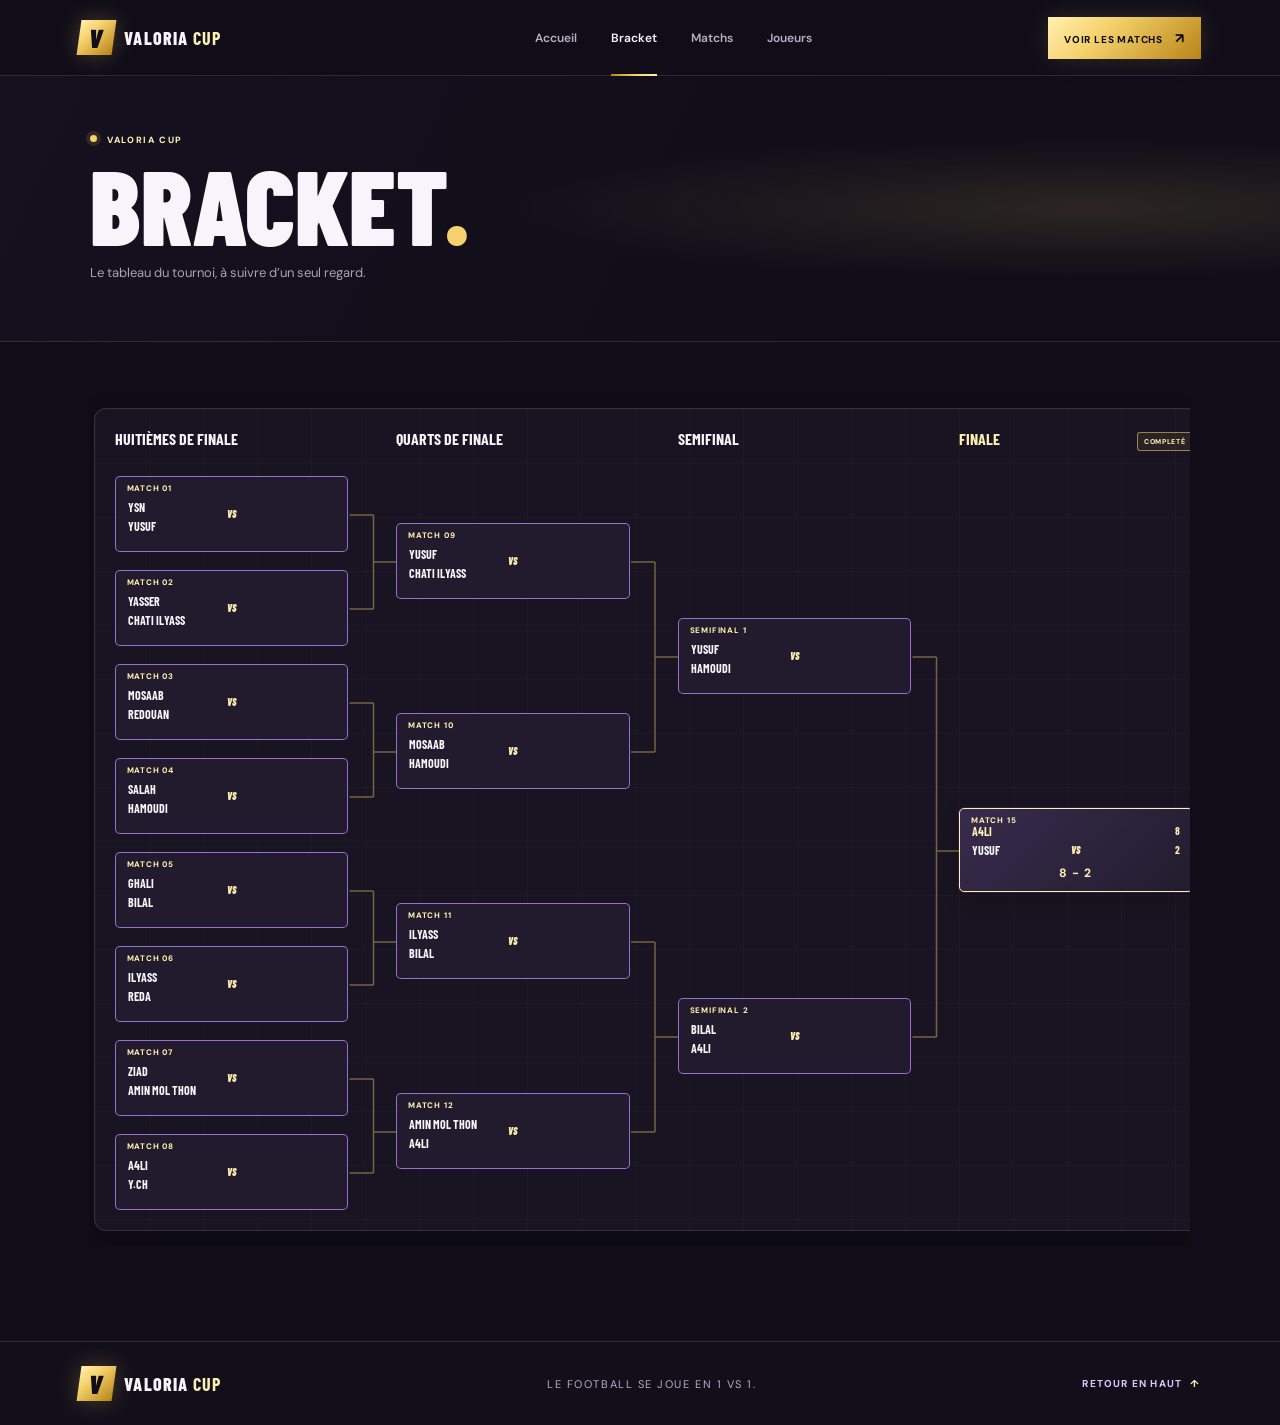
==== commit 4cd8de43: "Add files via upload" ====
--- a/bracket.html
+++ b/bracket.html
@@ -76,21 +76,32 @@
     ];
     const board = document.querySelector("#bracket-board");
     const connectors = board.querySelector(".bracket-connectors");
-    board.insertAdjacentHTML("beforeend", rounds.map((round, roundIndex) => `
-      <section class="bracket-round bracket-round-${roundIndex + 1}${roundIndex === tournament.currentRoundIndex ? " bracket-round-current" : ""}${roundIndex === tournament.rounds.length - 1 ? " bracket-round-upcoming" : ""}" aria-label="${escapeHTML(round.title)}"${roundIndex === tournament.currentRoundIndex ? ' aria-current="step"' : ""}>
-        <h2>${escapeHTML(round.title)}${roundIndex === tournament.currentRoundIndex ? '<span class="round-status">EN COURS</span>' : roundIndex === tournament.rounds.length - 1 ? '<span class="round-status">À VENIR</span>' : ""}</h2>
-        <div class="bracket-round-matches">
-          ${round.matches.map((match) => `
-            <article class="bracket-match">
-              <span class="bracket-match-id">${escapeHTML(match.label)}</span>
-              <div class="bracket-team"><span>${match.player1 ? escapeHTML(match.player1) : "À déterminer"}</span></div>
-              <span class="bracket-versus">VS</span>
-              <div class="bracket-team"><span>${match.player2 ? escapeHTML(match.player2) : "À déterminer"}</span></div>
-            </article>
-          `).join("")}
-        </div>
-      </section>
-    `).join(""));
+    board.insertAdjacentHTML("beforeend", rounds.map((round, roundIndex) => {
+      const isCurrentRound = roundIndex === tournament.currentRoundIndex;
+      const isFinalRound = roundIndex === rounds.length - 1;
+      const statusText = isCurrentRound || isFinalRound ? "COMPLETÉ" : "";
+      return `
+        <section class="bracket-round bracket-round-${roundIndex + 1}${isCurrentRound ? " bracket-round-current" : ""}${isFinalRound ? " bracket-round-final" : ""}" aria-label="${escapeHTML(round.title)}"${isCurrentRound ? ' aria-current="step"' : ""}>
+          <h2>${escapeHTML(round.title)}${statusText ? `<span class="round-status">${escapeHTML(statusText)}</span>` : ""}</h2>
+          <div class="bracket-round-matches">
+            ${round.matches.map((match) => {
+              const hasScore = typeof match.score1 === "number" && typeof match.score2 === "number";
+              const player1 = match.player1 ? escapeHTML(match.player1) : "À déterminer";
+              const player2 = match.player2 ? escapeHTML(match.player2) : "À déterminer";
+              return `
+                <article class="bracket-match${isFinalRound ? " champion-final" : ""}${match.winner === tournament.champion ? " champion-match" : match.winner === tournament.runnerUp ? " runner-up-match" : ""}">
+                  <span class="bracket-match-id">${escapeHTML(match.label)}</span>
+                  <div class="bracket-team${match.winner === match.player1 ? " is-winner" : ""}"><span>${player1}</span>${hasScore ? `<strong>${match.score1}</strong>` : ""}</div>
+                  <span class="bracket-versus">VS</span>
+                  <div class="bracket-team${match.winner === match.player2 ? " is-winner" : ""}"><span>${player2}</span>${hasScore ? `<strong>${match.score2}</strong>` : ""}</div>
+                  ${hasScore ? `<div class="bracket-score">${match.score1} - ${match.score2}</div>` : ""}
+                </article>
+              `;
+            }).join("")}
+          </div>
+        </section>
+      `;
+    }).join(""));
     function drawBracketConnectors() {
       const boardBounds = board.getBoundingClientRect();
       connectors.setAttribute("viewBox", `0 0 ${board.scrollWidth} ${board.scrollHeight}`);
--- a/style.css
+++ b/style.css
@@ -1,281 +1,275 @@
-:root {
-  color-scheme: dark;
-  --ink: #100d18;
-  --ink-soft: #191422;
-  --surface: #201a2c;
-  --paper: #f7f5fb;
-  --muted: #a49caf;
-  --line: rgba(247, 245, 251, .12);
-  --purple: #b78aff;
-  --purple-bright: #c7a6ff;
-  --purple-dark: #7651b6;
-  --heading-font: "Barlow Condensed", Impact, "Arial Narrow", sans-serif;
-  --body-font: "DM Sans", "Segoe UI", sans-serif;
-}
-
-* { box-sizing: border-box; }
-html { scroll-behavior: smooth; scroll-padding-top: 82px; }
-body { margin: 0; background: var(--ink); color: var(--paper); font-family: var(--body-font); -webkit-font-smoothing: antialiased; }
-a { color: inherit; text-decoration: none; }
-button { color: inherit; font: inherit; }
-::selection { color: var(--ink); background: var(--purple-bright); }
-
-.site-header { height: 76px; padding: 0 6.2vw; display: flex; align-items: center; justify-content: space-between; border-bottom: 1px solid var(--line); background: rgba(16, 13, 24, .96); position: relative; z-index: 10; }
-.brand { display: inline-flex; align-items: center; gap: 10px; min-width: 220px; }
-.brand-mark { width: 35px; height: 35px; display: grid; place-items: center; background: var(--purple); color: var(--ink); font-family: var(--heading-font); font-size: 26px; font-weight: 900; transform: skew(-8deg); }
-.brand-name { font-family: var(--heading-font); font-weight: 800; font-size: 18px; letter-spacing: .06em; }
-.brand-name b { color: var(--purple-bright); }
-.main-nav { height: 100%; display: flex; align-items: center; gap: 34px; }
-.nav-link { position: relative; color: #b8b1c3; font-size: 12px; font-weight: 600; transition: color .2s ease; }
-.nav-link:hover, .nav-link.active { color: var(--paper); }
-.nav-link.active::after { content: ""; position: absolute; right: 0; bottom: -30px; left: 0; height: 2px; background: var(--purple); }
-.header-cta { padding: 12px 16px; background: var(--purple); color: var(--ink); font-size: 10px; font-weight: 800; letter-spacing: .08em; text-transform: uppercase; transition: background .2s ease, transform .2s ease; }
-.header-cta span { margin-left: 9px; font-size: 14px; }
-.header-cta:hover, .button-primary:hover { background: var(--paper); transform: translateY(-2px); }
-.menu-toggle { display: none; }
-
-.hero { min-height: 570px; height: min(710px, calc(100svh - 76px)); max-height: 800px; overflow: hidden; position: relative; display: flex; align-items: center; padding: 65px 9.4vw; background: radial-gradient(ellipse at 77% 46%, rgba(137, 93, 201, .22), transparent 39%), linear-gradient(116deg, #100d18 0%, #171222 55%, #211831 100%); }
-.hero::before { content: ""; position: absolute; inset: 0; pointer-events: none; opacity: .18; background-image: linear-gradient(rgba(255,255,255,.035) 1px, transparent 1px), linear-gradient(90deg, rgba(255,255,255,.035) 1px, transparent 1px); background-size: 58px 58px; mask-image: linear-gradient(90deg, transparent, #000 45%, #000); }
-.hero-grid { position: absolute; top: -25%; right: 0; width: 53vw; height: 150%; border-left: 1px solid rgba(183,138,255,.12); transform: skew(-16deg); background: linear-gradient(90deg, transparent 50%, rgba(255,255,255,.018) 50%); background-size: 106px 100%; }
-.hero-copy { position: relative; z-index: 2; width: min(760px, 66%); animation: rise-in .65s both ease-out; }
-.eyebrow { margin: 0 0 16px; color: var(--purple-bright); font-size: 9px; font-weight: 800; letter-spacing: .18em; }
-.live-dot { display: inline-block; width: 7px; height: 7px; margin-right: 7px; border-radius: 50%; background: var(--purple-bright); box-shadow: 0 0 0 4px rgba(183,138,255,.12); vertical-align: 1px; }
-.hero h1 { max-width: 800px; margin: 0; font-family: var(--heading-font); font-size: clamp(78px, 11vw, 150px); font-weight: 900; line-height: .78; letter-spacing: -.015em; }
-.hero h1 i { color: var(--purple-bright); font-style: normal; }
-.hero-subtitle { margin: 21px 0 0; color: #c7c0d1; font-family: var(--heading-font); font-size: 25px; font-weight: 500; text-transform: uppercase; letter-spacing: .04em; }
-.hero-bottom { display: flex; align-items: center; gap: 27px; margin-top: 46px; }
-.button { min-height: 48px; display: inline-flex; align-items: center; justify-content: center; gap: 27px; padding: 0 19px; font-size: 10px; font-weight: 800; letter-spacing: .08em; text-transform: uppercase; transition: .2s ease; }
-.button-primary { background: var(--purple); color: var(--ink); }
-.button-primary span { font-size: 16px; }
-.hero-note { display: flex; align-items: center; gap: 10px; color: #b8b1c3; font-size: 11px; }
-.hero-note span { width: 3px; height: 3px; border-radius: 50%; background: var(--purple-bright); }
-.hero-graphic { position: absolute; top: 0; right: 0; width: 49%; height: 100%; overflow: hidden; }
-.pitch { position: absolute; top: 2%; left: 27%; width: 415px; height: 575px; border: 1px solid rgba(183,138,255,.28); border-radius: 210px; transform: rotate(31deg); }
-.pitch-circle { position: absolute; top: 50%; left: 50%; width: 168px; height: 168px; border: 1px solid rgba(183,138,255,.25); border-radius: 50%; transform: translate(-50%,-50%); }
-.pitch-box { position: absolute; top: -1px; left: 25%; width: 50%; height: 98px; border: 1px solid rgba(183,138,255,.23); border-top: 0; border-radius: 0 0 85px 85px; }
-.hero-orbit { position: absolute; top: 8%; left: 16%; width: 465px; height: 465px; border: 1px solid rgba(247,245,251,.1); border-radius: 50%; }
-.orbit-two { top: 19%; left: 31%; width: 325px; height: 325px; border-color: rgba(183,138,255,.31); }
-.hero-seal { position: absolute; top: 39%; left: 42%; width: 137px; height: 137px; display: flex; flex-direction: column; align-items: center; justify-content: center; border-radius: 50%; background: var(--purple); color: var(--ink); text-align: center; transform: rotate(-10deg); box-shadow: 0 0 0 12px rgba(183,138,255,.08), 0 14px 60px rgba(0,0,0,.3); animation: seal-in .7s .15s both cubic-bezier(.2,.8,.3,1); }
-.hero-seal span { font-size: 8px; font-weight: 800; letter-spacing: .2em; }
-.hero-seal b { margin-top: 6px; font-family: var(--heading-font); font-size: 22px; line-height: .9; }
-.hero-seal .seal-star { position: absolute; right: -4px; bottom: 15px; color: #40285e; font-size: 20px; }
-.hero-vertical { position: absolute; top: 49%; right: 5%; color: rgba(247,245,251,.45); font-size: 8px; letter-spacing: .22em; writing-mode: vertical-rl; }
-.hero-index { position: absolute; right: 6.2vw; bottom: 32px; color: var(--purple-bright); font-family: var(--heading-font); font-size: 21px; font-weight: 700; }
-.hero-index span { color: #746b7e; font-size: 13px; }
-@keyframes rise-in { from { opacity: 0; transform: translateY(14px); } to { opacity: 1; transform: translateY(0); } }
-@keyframes seal-in { from { opacity: 0; scale: .82; } to { opacity: 1; scale: 1; } }
-
-.section-wrap { width: min(1120px, 86%); margin: 0 auto; }
-.next-match { padding-top: 80px; padding-bottom: 66px; }
-.section-heading { display: flex; align-items: end; justify-content: space-between; gap: 14px; margin-bottom: 25px; }
-.section-heading .eyebrow { margin-bottom: 5px; color: #968da2; }
-.section-heading h2 { margin: 0; font-family: var(--heading-font); font-size: 41px; font-weight: 800; line-height: 1; text-transform: uppercase; }
-.heading-period { color: var(--purple); }
-.section-number { color: #92899d; font-size: 9px; font-weight: 700; letter-spacing: .14em; }
-.text-link { color: #d5c0f4; font-size: 10px; font-weight: 700; text-transform: uppercase; letter-spacing: .07em; }
-.text-link span { margin-left: 6px; color: var(--purple-bright); font-size: 14px; }
-.featured-match { min-height: 230px; position: relative; display: flex; flex-direction: column; align-items: center; justify-content: center; overflow: hidden; padding: 44px 7%; background: #eeeaf3; color: var(--ink); }
-.featured-match::before { content: ""; position: absolute; top: -112px; right: -58px; width: 310px; height: 310px; border: 1px solid rgba(34,25,49,.12); border-radius: 50%; box-shadow: 0 0 0 32px rgba(34,25,49,.025), 0 0 0 70px rgba(34,25,49,.018); }
-.semifinal-featured { border: 1px solid rgba(183,138,255,.62); box-shadow: 0 12px 38px rgba(0,0,0,.16); }
-.semifinal-featured::after { position: absolute; inset: 0 0 auto; height: 3px; background: linear-gradient(90deg, var(--purple-dark), var(--purple-bright), var(--purple-dark)); content: ""; }
-.semifinal-featured .match-label { z-index: 1; display: inline-flex; align-items: center; padding: 7px 10px; border: 1px solid rgba(118,81,182,.2); border-radius: 3px; background: rgba(255,255,255,.56); }
-.semifinal-featured .featured-contest { position: relative; z-index: 1; }
-.semifinal-featured .versus { display: grid; width: 40px; height: 40px; place-items: center; border: 1px solid rgba(118,81,182,.2); border-radius: 50%; background: rgba(183,138,255,.11); }
-.match-label { position: absolute; top: 22px; left: 7%; color: #5c5268; font-size: 8px; font-weight: 800; letter-spacing: .14em; }
-.match-label .live-dot { background: var(--purple-dark); box-shadow: 0 0 0 4px rgba(118,81,182,.12); }
-.featured-contest { width: min(740px, 82%); display: grid; grid-template-columns: 1fr auto 1fr; align-items: center; gap: 24px; }
-.featured-player { min-width: 0; display: flex; flex-direction: column; gap: 7px; }
-.featured-player:last-child { text-align: right; }
-.player-index { color: #756c80; font-size: 8px; font-weight: 800; letter-spacing: .13em; }
-.featured-player strong { overflow-wrap: anywhere; font-family: var(--heading-font); font-size: clamp(34px, 5vw, 64px); font-weight: 800; line-height: .95; text-transform: uppercase; }
-.versus { color: var(--purple-dark); font-family: var(--heading-font); font-size: 16px; font-style: italic; font-weight: 900; }
-.match-time { position: relative; z-index: 1; margin-top: 16px; color: #594b6c; font-size: 11px; font-weight: 800; letter-spacing: .14em; }
-.match-stamp { position: absolute; right: 5%; bottom: 18px; z-index: 1; color: rgba(16,13,24,.6); font-family: var(--heading-font); font-size: 18px; font-weight: 900; line-height: .78; text-align: center; }
-.match-stamp span { color: var(--purple-dark); font-size: 31px; }
-.tournament-progress { display: flex; align-items: center; gap: 0; margin: 18px 0 0; padding: 0; list-style: none; }
-.tournament-progress li { display: flex; align-items: center; gap: 9px; color: #8d8499; font-size: 9px; font-weight: 800; letter-spacing: .1em; text-transform: uppercase; }
-.tournament-progress li + li::before { width: 38px; height: 1px; margin: 0 12px; background: rgba(183,138,255,.35); content: ""; }
-.tournament-progress .is-current { color: var(--purple-bright); }
-.tournament-progress .is-current::after { width: 6px; height: 6px; border-radius: 50%; background: var(--purple-bright); box-shadow: 0 0 0 4px rgba(183,138,255,.12); content: ""; }
-.tournament-progress .is-upcoming span { color: #776e82; font-size: 8px; letter-spacing: .06em; }
-
-.quick-links { display: grid; grid-template-columns: repeat(3, 1fr); margin-bottom: 80px; border: 1px solid var(--line); }
-.quick-link { min-height: 108px; display: flex; align-items: center; gap: 14px; padding: 18px 20px; border-right: 1px solid var(--line); transition: background .2s ease; }
-.quick-link:last-child { border-right: 0; }
-.quick-link:hover { background: var(--ink-soft); }
-.quick-icon { width: 39px; height: 39px; display: grid; flex: 0 0 auto; place-items: center; border: 1px solid rgba(183,138,255,.25); border-radius: 11px; background: rgba(183,138,255,.09); font-size: 17px; }
-.quick-link small, .quick-link strong { display: block; }
-.quick-link small { margin-bottom: 4px; color: #948ba0; font-size: 8px; font-weight: 700; letter-spacing: .13em; }
-.quick-link strong { font-family: var(--heading-font); font-size: 22px; font-weight: 700; text-transform: uppercase; }
-.quick-arrow { margin-left: auto; color: var(--purple-bright); font-size: 16px; }
-.home-matches { padding-bottom: 92px; }
-.match-list { border-top: 1px solid var(--line); }
-.match-row { min-height: 69px; display: grid; grid-template-columns: 42px minmax(0, 1fr) auto; align-items: center; gap: 13px; border-bottom: 1px solid var(--line); transition: background .2s ease; }
-.match-row:hover { background: rgba(255,255,255,.025); }
-.match-row-id { color: var(--purple-bright); font-family: var(--heading-font); font-size: 16px; font-weight: 700; }
-.match-row-contest { min-width: 0; display: flex; align-items: center; gap: 12px; }
-.match-row-contest strong { min-width: 0; overflow-wrap: anywhere; font-family: var(--heading-font); font-size: 17px; font-weight: 700; text-transform: uppercase; }
-.match-row-contest span { flex: 0 0 auto; color: var(--purple-bright); font-family: var(--heading-font); font-size: 11px; font-style: italic; font-weight: 900; }
-.match-row-time { color: #c4b4db; font-size: 11px; font-weight: 700; }
-
-.page-hero { position: relative; overflow: hidden; border-bottom: 1px solid var(--line); background: radial-gradient(ellipse at 85% 50%, rgba(137,93,201,.15), transparent 38%), linear-gradient(115deg, #15111f, #100d18 70%); }
-.page-hero-inner { min-height: 265px; display: flex; flex-direction: column; align-items: flex-start; justify-content: center; padding-top: 26px; padding-bottom: 28px; }
-.page-hero .eyebrow { margin-bottom: 14px; }
-.page-hero h1 { margin: 0; font-family: var(--heading-font); font-size: clamp(65px, 9vw, 105px); font-weight: 900; line-height: .84; text-transform: uppercase; }
-.page-subtitle { margin: 16px 0 0; color: #aaa2b5; font-size: 13px; }
-.page-content { padding-top: 70px; padding-bottom: 95px; }
-
-.matches-grid { display: grid; grid-template-columns: repeat(2, minmax(0, 1fr)); gap: 13px; }
-.match-card { min-width: 0; position: relative; overflow: hidden; padding: 19px 21px 16px; border: 1px solid var(--line); border-radius: 10px; background: linear-gradient(135deg, #201a2c, #181421); transition: border-color .2s ease, transform .2s ease, background .2s ease; }
-.semifinal-match-card { border-color: rgba(183,138,255,.38); background: radial-gradient(ellipse at 100% 0, rgba(183,138,255,.12), transparent 52%), linear-gradient(135deg, #201a2c, #181421); }
-.semifinal-match-card::before { position: absolute; top: -40px; right: -32px; width: 115px; height: 115px; border: 1px solid rgba(183,138,255,.14); border-radius: 50%; box-shadow: 0 0 0 13px rgba(183,138,255,.025), 0 0 0 28px rgba(183,138,255,.018); content: ""; pointer-events: none; }
-.semifinal-match-card .match-card-heading, .semifinal-match-card .match-card-contest { position: relative; z-index: 1; }
-.semifinal-match-card .match-card-label { display: inline-flex; align-items: center; gap: 7px; }
-.semifinal-match-card .match-card-label::before { width: 6px; height: 6px; border-radius: 50%; background: var(--purple-bright); box-shadow: 0 0 0 3px rgba(183,138,255,.11); content: ""; }
-.match-card:hover { transform: translateY(-3px); border-color: rgba(183,138,255,.48); background: linear-gradient(135deg, #292038, #1b1625); }
-.match-card-heading { display: flex; align-items: center; justify-content: space-between; margin-bottom: 24px; }
-.match-card-label { color: var(--purple-bright); font-size: 9px; font-weight: 800; letter-spacing: .14em; }
-.match-card-mark { color: rgba(183,138,255,.45); font-family: var(--heading-font); font-size: 14px; font-weight: 900; }
-.match-card-contest { display: grid; grid-template-columns: minmax(0, 1fr) auto minmax(0, 1fr); align-items: center; gap: 12px; }
-.match-card-player { min-width: 0; }
-.match-card-player:last-child { text-align: right; }
-.match-card-player span { display: block; margin-bottom: 5px; color: #92899e; font-size: 8px; font-weight: 700; letter-spacing: .11em; }
-.match-card-player strong { display: block; overflow-wrap: anywhere; font-family: var(--heading-font); font-size: clamp(22px, 3vw, 33px); font-weight: 700; text-transform: uppercase; }
-.match-card-versus { color: var(--purple-bright); font-family: var(--heading-font); font-size: 13px; font-style: italic; font-weight: 900; }
-.match-card-time { display: inline-block; margin-top: 20px; padding: 7px 10px; border: 1px solid rgba(183,138,255,.2); border-radius: 5px; color: #d1bfeb; font-size: 10px; font-weight: 700; letter-spacing: .1em; }
-
-.players-section { position: relative; overflow: hidden; padding: 2px 0 5px; background: radial-gradient(ellipse at 100% 100%, rgba(119,82,174,.11), transparent 40%); }
-.players-section::before { content: "16"; position: absolute; right: -20px; bottom: -115px; color: rgba(247,245,251,.022); font-family: var(--heading-font); font-size: 450px; font-weight: 900; line-height: .8; pointer-events: none; }
-.players-section .section-wrap { position: relative; z-index: 1; }
-.players-grid { display: grid; grid-template-columns: repeat(4, minmax(0, 1fr)); gap: 1px; margin-top: 30px; overflow: hidden; border: 1px solid var(--line); border-radius: 10px; background: var(--line); }
-.player-card { min-height: 153px; position: relative; display: flex; flex-direction: column; align-items: flex-start; justify-content: flex-end; padding: 17px; background: #191522; transition: background .2s ease; }
-.player-card:hover { background: #241c31; }
-.player-card-number { position: absolute; top: 13px; right: 15px; color: #82798f; font-family: var(--heading-font); font-size: 13px; font-weight: 700; }
-.player-avatar { width: 37px; height: 37px; display: grid; place-items: center; margin-bottom: 11px; border: 1px solid rgba(183,138,255,.28); border-radius: 9px; background: rgba(183,138,255,.1); color: var(--purple-bright); font-family: var(--heading-font); font-size: 13px; font-weight: 800; }
-.player-card-name { max-width: 100%; overflow-wrap: anywhere; font-family: var(--heading-font); font-size: 21px; font-weight: 700; text-transform: uppercase; }
-.player-card-tag { margin-top: 3px; color: #958ca0; font-size: 8px; font-weight: 700; letter-spacing: .14em; }
-
-.bracket-page-content { padding-top: 54px; padding-bottom: 94px; }
-.bracket-board-scroll { overflow-x: auto; padding: 12px 4px 16px; scrollbar-color: var(--purple-dark) #181421; }
-.bracket-board { min-width: 1120px; position: relative; display: grid; grid-template-columns: repeat(4, minmax(0, 1fr)); column-gap: 48px; padding: 20px; border: 1px solid var(--line); border-radius: 12px; background-color: #181421; background-image: linear-gradient(rgba(255,255,255,.018) 1px, transparent 1px), linear-gradient(90deg, rgba(255,255,255,.018) 1px, transparent 1px); background-size: 54px 54px; box-shadow: 0 20px 70px rgba(0,0,0,.22); }
-.bracket-connectors { position: absolute; z-index: 0; inset: 0; overflow: visible; pointer-events: none; }
-.bracket-connector { fill: none; stroke: rgba(183,138,255,.4); stroke-width: 1.5; vector-effect: non-scaling-stroke; }
-.bracket-round { min-width: 0; position: relative; z-index: 1; }
-.bracket-round h2 { min-height: 34px; display: flex; align-items: flex-start; justify-content: space-between; gap: 8px; margin: 0 0 13px; color: var(--paper); font-family: var(--heading-font); font-size: 16px; font-weight: 700; text-transform: uppercase; }
-.round-status { flex: 0 0 auto; margin-top: 3px; padding: 4px 6px; border: 1px solid rgba(183,138,255,.22); border-radius: 3px; color: #a49caf; font-family: var(--body-font); font-size: 7px; font-weight: 800; letter-spacing: .1em; }
-.bracket-round-current h2 { color: var(--purple-bright); }
-.bracket-round-current .round-status { border-color: rgba(183,138,255,.55); background: rgba(183,138,255,.12); color: var(--purple-bright); }
-.bracket-round-upcoming h2, .bracket-round-upcoming .round-status { color: #837a8e; }
-.bracket-round-matches { display: flex; flex-direction: column; }
-.bracket-round-1 .bracket-round-matches { gap: 18px; }
-.bracket-round-2 .bracket-round-matches { padding-top: 47px; gap: 114px; }
-.bracket-round-3 .bracket-round-matches { padding-top: 142px; gap: 304px; }
-.bracket-round-4 .bracket-round-matches { padding-top: 332px; }
-.bracket-match { min-height: 76px; position: relative; display: flex; flex-direction: column; justify-content: center; padding: 10px 12px; border: 1px solid rgba(183,138,255,.78); border-radius: 5px; background: rgba(34,29,46,.96); }
-.bracket-round-current .bracket-match { border-color: var(--purple-bright); background: linear-gradient(135deg, rgba(57,43,78,.98), rgba(34,29,46,.98)); box-shadow: 0 0 0 1px rgba(183,138,255,.12), 0 7px 22px rgba(0,0,0,.16); }
-.bracket-round-upcoming .bracket-match { border-color: rgba(183,138,255,.3); background: rgba(28,24,37,.92); }
-.bracket-match-id { position: absolute; top: 6px; left: 11px; color: var(--purple-bright); font-size: 8px; font-weight: 800; letter-spacing: .1em; }
-.bracket-team { min-width: 0; display: flex; align-items: center; min-height: 19px; padding-top: 4px; color: var(--paper); font-family: var(--heading-font); font-size: 12px; font-weight: 700; text-transform: uppercase; }
-.bracket-team span { overflow-wrap: anywhere; }
-.bracket-versus { position: absolute; top: 50%; left: 50%; padding: 2px 5px; background: #221d2e; color: var(--muted); font-family: var(--heading-font); font-size: 8px; font-style: italic; font-weight: 900; transform: translate(-50%, -50%); }
-.featured-player strong, .match-card-player strong, .match-row-contest strong, .bracket-round-current .bracket-team { text-transform: none; }
-
-.site-footer { min-height: 86px; display: flex; align-items: center; justify-content: space-between; gap: 15px; padding: 17px 6.2vw; border-top: 1px solid var(--line); }
-.footer-brand { min-width: 0; }
-.footer-brand .brand-mark { width: 30px; height: 30px; font-size: 22px; }
-.footer-brand .brand-name { font-size: 15px; }
-.site-footer > p, .back-top { color: #92899d; font-size: 8px; font-weight: 700; letter-spacing: .13em; }
-.back-top { display: flex; align-items: center; gap: 10px; }
-.back-top span { color: var(--purple-bright); font-size: 15px; }
-
-@media (max-width: 900px) {
-  .site-header { padding: 0 5%; }
-  .brand { min-width: auto; }
-  .main-nav { gap: 20px; }
-  .header-cta { padding: 11px 12px; }
-  .hero { padding-left: 7%; }
-  .hero-copy { width: 72%; }
-  .hero-graphic { width: 47%; opacity: .84; }
-  .pitch { left: 16%; }
-  .hero-seal { left: 34%; }
-  .section-wrap { width: 88%; }
-  .players-grid { grid-template-columns: repeat(3, minmax(0, 1fr)); }
-}
-
-@media (max-width: 650px) {
-  html { scroll-padding-top: 68px; }
-  .site-header { height: 68px; padding: 0 5%; }
-  .brand-name { font-size: 16px; }
-  .brand-mark { width: 32px; height: 32px; }
-  .header-cta { display: none; }
-  .menu-toggle { width: 41px; height: 41px; display: flex; flex-direction: column; align-items: center; justify-content: center; gap: 6px; padding: 0; border: 1px solid var(--line); border-radius: 7px; background: transparent; cursor: pointer; }
-  .menu-toggle span { width: 16px; height: 1px; background: var(--paper); transition: transform .2s ease; }
-  .menu-toggle[aria-expanded="true"] span:first-child { transform: translateY(3.5px) rotate(45deg); }
-  .menu-toggle[aria-expanded="true"] span:last-child { transform: translateY(-3.5px) rotate(-45deg); }
-  .main-nav { position: absolute; top: 68px; right: 0; left: 0; height: auto; display: none; flex-direction: column; align-items: stretch; gap: 0; padding: 7px 5% 13px; border-bottom: 1px solid var(--line); background: var(--ink); }
-  .main-nav.is-open { display: flex; }
-  .nav-link { padding: 13px 0; border-bottom: 1px solid rgba(247,245,251,.07); }
-  .nav-link.active::after { display: none; }
-  .hero { min-height: 595px; height: calc(90svh - 68px); max-height: 720px; align-items: flex-start; padding: 55px 7% 70px; }
-  .hero-copy { width: 100%; padding-top: 35px; }
-  .hero h1 { max-width: 430px; font-size: clamp(67px, 18.5vw, 104px); }
-  .hero-subtitle { margin-top: 17px; font-size: 22px; }
-  .hero-bottom { align-items: flex-start; flex-direction: column; gap: 14px; margin-top: 31px; }
-  .hero-note { margin: 0; }
-  .hero-graphic { top: auto; right: -25%; bottom: -3%; width: 84%; height: 58%; opacity: .53; }
-  .pitch { top: 3%; left: 18%; width: 310px; height: 450px; }
-  .hero-orbit { top: 4%; left: 9%; width: 350px; height: 350px; }
-  .orbit-two { top: 16%; left: 24%; width: 260px; height: 260px; }
-  .hero-seal { top: 37%; left: 41%; width: 103px; height: 103px; }
-  .hero-seal b { font-size: 17px; }
-  .hero-seal .seal-star { bottom: 10px; font-size: 16px; }
-  .hero-index { right: 6%; bottom: 20px; }
-  .section-wrap { width: 88%; }
-  .next-match { padding-top: 60px; padding-bottom: 48px; }
-  .section-heading { align-items: flex-end; }
-  .section-heading h2 { font-size: 35px; }
-  .featured-match { min-height: 205px; padding: 42px 6%; }
-  .match-label { left: 6%; }
-  .tournament-progress { align-items: flex-start; justify-content: space-between; gap: 6px; }
-  .tournament-progress li { gap: 5px; font-size: 8px; }
-  .tournament-progress li + li::before { width: 15px; margin: 0 2px; }
-  .featured-contest { width: 100%; gap: 12px; }
-  .featured-player strong { font-size: clamp(24px, 7.8vw, 40px); }
-  .player-index { font-size: 7px; }
-  .match-stamp { right: 4%; bottom: 22px; font-size: 15px; }
-  .match-stamp span { font-size: 26px; }
-  .quick-links { grid-template-columns: 1fr; margin-bottom: 63px; }
-  .quick-link { min-height: 76px; padding: 13px 15px; border-right: 0; border-bottom: 1px solid var(--line); }
-  .quick-link:last-child { border-bottom: 0; }
-  .quick-icon { width: 35px; height: 35px; }
-  .home-matches { padding-bottom: 67px; }
-  .match-row { grid-template-columns: 31px minmax(0, 1fr) auto; gap: 8px; }
-  .match-row-contest { gap: 8px; }
-  .match-row-contest strong { font-size: 15px; }
-  .page-hero-inner { min-height: 220px; }
-  .page-hero h1 { font-size: clamp(59px, 15vw, 82px); }
-  .page-subtitle { max-width: 90%; font-size: 12px; line-height: 1.6; }
-  .page-content { padding-top: 54px; padding-bottom: 68px; }
-  .matches-grid { grid-template-columns: 1fr; gap: 10px; }
-  .match-card { padding: 17px 16px 15px; }
-  .match-card-heading { margin-bottom: 19px; }
-  .match-card-player strong { font-size: clamp(25px, 8vw, 34px); }
-  .players-section { padding-top: 0; }
-  .players-section::before { right: -12px; bottom: -56px; font-size: 245px; }
-  .players-grid { grid-template-columns: repeat(2, minmax(0, 1fr)); margin-top: 23px; }
-  .player-card { min-height: 131px; padding: 13px; }
-  .player-card-number { top: 10px; right: 11px; }
-  .player-card-name { font-size: 18px; }
-  .bracket-page-content { padding-top: 34px; padding-bottom: 67px; }
-  .bracket-page-content { padding-top: 25px; }
-  .bracket-board-scroll { margin-right: -6.8%; margin-left: -6.8%; padding: 8px 6.8% 14px; }
-  .bracket-board { min-width: 1000px; column-gap: 30px; padding: 15px; }
-  .bracket-round h2 { font-size: 14px; }
-  .site-footer { min-height: 75px; gap: 9px; padding: 15px 5%; }
-  .site-footer > p { display: none; }
-  .footer-brand .brand-name { font-size: 13px; }
-}
-
-@media (prefers-reduced-motion: reduce) {
-  *, *::before, *::after { scroll-behavior: auto !important; animation-duration: .01ms !important; animation-iteration-count: 1 !important; transition-duration: .01ms !important; }
-}
+:root {
+  color-scheme: dark;
+  --ink: #100d18;
+  --ink-soft: #191422;
+  --surface: #201a2c;
+  --paper: #f7f5fb;
+  --muted: #a49caf;
+  --line: rgba(247, 245, 251, .12);
+  --purple: #b78aff;
+  --purple-bright: #d8baff;
+  --purple-dark: #7651b6;
+  --gold: #f5d26d;
+  --gold-bright: #fff0b2;
+  --gold-soft: rgba(245, 210, 109, .14);
+  --gold-deep: #b88417;
+  --heading-font: "Barlow Condensed", Impact, "Arial Narrow", sans-serif;
+  --body-font: "DM Sans", "Segoe UI", sans-serif;
+}
+
+* { box-sizing: border-box; }
+html { scroll-behavior: smooth; scroll-padding-top: 82px; }
+body { margin: 0; background: var(--ink); color: var(--paper); font-family: var(--body-font); -webkit-font-smoothing: antialiased; }
+a { color: inherit; text-decoration: none; }
+button { color: inherit; font: inherit; }
+::selection { color: var(--ink); background: var(--gold-bright); }
+
+.site-header { height: 76px; padding: 0 6.2vw; display: flex; align-items: center; justify-content: space-between; border-bottom: 1px solid var(--line); background: rgba(16, 13, 24, .96); position: relative; z-index: 10; }
+.brand { display: inline-flex; align-items: center; gap: 10px; min-width: 220px; }
+.brand-mark { width: 35px; height: 35px; display: grid; place-items: center; background: linear-gradient(135deg, var(--gold-bright), var(--gold) 35%, var(--gold-deep)); color: var(--ink); font-family: var(--heading-font); font-size: 26px; font-weight: 900; transform: skew(-8deg); box-shadow: 0 0 22px rgba(245, 210, 109, .25); }
+.brand-name { font-family: var(--heading-font); font-weight: 800; font-size: 18px; letter-spacing: .06em; }
+.brand-name b { color: var(--gold-bright); }
+.main-nav { height: 100%; display: flex; align-items: center; gap: 34px; }
+.nav-link { position: relative; color: #b8b1c3; font-size: 12px; font-weight: 600; transition: color .2s ease; }
+.nav-link:hover, .nav-link.active { color: var(--paper); }
+.nav-link.active::after { content: ""; position: absolute; right: 0; bottom: -30px; left: 0; height: 2px; background: linear-gradient(90deg, var(--gold-deep), var(--gold) 52%, var(--gold-bright)); }
+.header-cta { padding: 12px 16px; background: linear-gradient(135deg, var(--gold-bright), var(--gold) 35%, var(--gold-deep)); color: var(--ink); font-size: 10px; font-weight: 800; letter-spacing: .08em; text-transform: uppercase; transition: transform .2s ease, filter .2s ease; box-shadow: 0 0 24px rgba(245, 210, 109, .15); }
+.header-cta span { margin-left: 9px; font-size: 14px; }
+.header-cta:hover, .button-primary:hover { filter: brightness(1.04); transform: translateY(-2px); }
+.menu-toggle { display: none; }
+
+.hero { min-height: 570px; height: min(710px, calc(100svh - 76px)); max-height: 800px; overflow: hidden; position: relative; display: flex; align-items: center; padding: 65px 9.4vw; background: radial-gradient(ellipse at 77% 46%, rgba(245, 210, 109, .15), transparent 35%), linear-gradient(116deg, #100d18 0%, #171222 55%, #1d1727 100%); }
+.hero::before { content: ""; position: absolute; inset: 0; pointer-events: none; opacity: .2; background-image: linear-gradient(rgba(255,255,255,.035) 1px, transparent 1px), linear-gradient(90deg, rgba(255,255,255,.035) 1px, transparent 1px); background-size: 58px 58px; mask-image: linear-gradient(90deg, transparent, #000 45%, #000); }
+.hero-grid { position: absolute; top: -25%; right: 0; width: 53vw; height: 150%; border-left: 1px solid rgba(245, 210, 109, .12); transform: skew(-16deg); background: linear-gradient(90deg, transparent 50%, rgba(255,255,255,.018) 50%); background-size: 106px 100%; }
+.hero-copy { position: relative; z-index: 2; width: min(900px, 100%); animation: rise-in .65s both ease-out; }
+.eyebrow { margin: 0 0 16px; color: var(--gold-bright); font-size: 9px; font-weight: 800; letter-spacing: .18em; }
+.live-dot { display: inline-block; width: 7px; height: 7px; margin-right: 7px; border-radius: 50%; background: var(--gold); box-shadow: 0 0 0 4px rgba(245, 210, 109, .12); vertical-align: 1px; }
+.hero h1 { max-width: 800px; margin: 0; font-family: var(--heading-font); font-size: clamp(78px, 7vw, 160px); font-weight: 900; line-height: .78; letter-spacing: -.015em; text-transform: uppercase; }
+.hero h1 span { display: block; background: linear-gradient(180deg, #fff6d1, var(--gold-bright), #dfb32d); -webkit-background-clip: text; background-clip: text; color: transparent; text-shadow: 0 6px 30px rgba(245, 210, 109, .24); }
+.hero-subtitle { margin: 21px 0 0; color: #f5ebc9; font-family: var(--heading-font); font-size: 28px; font-weight: 600; text-transform: uppercase; letter-spacing: .04em; }
+.hero-bottom { display: flex; align-items: center; gap: 27px; margin-top: 40px; }
+.button { min-height: 48px; display: inline-flex; align-items: center; justify-content: center; gap: 27px; padding: 0 19px; font-size: 10px; font-weight: 800; letter-spacing: .08em; text-transform: uppercase; transition: .2s ease; }
+.button-primary { background: linear-gradient(135deg, var(--gold-bright), var(--gold) 38%, var(--gold-deep)); color: var(--ink); box-shadow: 0 0 30px rgba(245, 210, 109, .2); }
+.button-primary span { font-size: 16px; }
+.hero-note { display: flex; align-items: center; gap: 10px; color: #efe0ab; font-size: 11px; }
+.hero-note span { width: 3px; height: 3px; border-radius: 50%; background: var(--gold-bright); }
+.hero-graphic { position: absolute; top: 0; right: 0; width: 49%; height: 100%; overflow: hidden; }
+.champion-card { position: absolute; right: 17%; top: 27%; width: 220px; min-height: 240px; display: flex; flex-direction: column; align-items: center; justify-content: center; border: 1px solid rgba(245, 210, 109, .42); border-radius: 26px; background: linear-gradient(180deg, rgba(22, 17, 27, .96), rgba(25, 20, 32, .8)); box-shadow: 0 0 0 1px rgba(245, 210, 109, .08), 0 24px 60px rgba(0,0,0,.35), 0 0 25px rgba(245, 210, 109, .18); animation: card-rise .8s both ease-out; }
+.champion-card::before { content: ""; position: absolute; inset: 12px; border: 1px solid rgba(245, 210, 109, .15); border-radius: 18px; }
+.line-icon { display: block; width: 100%; height: 100%; color: var(--gold-bright); }
+.crown-icon { width: 34px; height: 34px; margin-bottom: 10px; filter: drop-shadow(0 0 18px rgba(245, 210, 109, .5)); }
+.champion-tag { margin-bottom: 9px; color: var(--gold-bright); font-size: 8px; font-weight: 800; letter-spacing: .18em; }
+.champion-card strong { font-family: var(--heading-font); font-size: clamp(34px, 3vw, 52px); font-weight: 800; text-transform: uppercase; }
+.champion-card small { margin-top: 8px; color: rgba(245, 210, 109, .75); font-size: 8px; letter-spacing: .28em; text-transform: uppercase; }
+.trophy-orbit { position: absolute; right: 12%; top: 13%; width: 260px; height: 260px; display: grid; place-items: center; border-radius: 50%; border: 1px solid rgba(245, 210, 109, .22); background: radial-gradient(circle at center, rgba(245, 210, 109, .1), transparent 55%); animation: float .9s ease-in-out infinite alternate; }
+.trophy-orbit-main .line-icon { width: 100px; height: 100px; filter: drop-shadow(0 0 26px rgba(245, 210, 109, .45)); }
+.gold-particle { position: absolute; border-radius: 50%; background: radial-gradient(circle, rgba(255,255,255,.95), rgba(245,210,109,.8) 35%, rgba(245,210,109,0) 70%); box-shadow: 0 0 18px rgba(245, 210, 109, .7); }
+.gold-particle-one { right: 16%; top: 18%; width: 12px; height: 12px; animation: float-spark 3.8s ease-in-out infinite; }
+.gold-particle-two { right: 28%; top: 58%; width: 18px; height: 18px; animation: float-spark 4.5s ease-in-out 1s infinite; }
+.hero-final-score { display: inline-flex; align-items: center; padding: 10px 16px; border: 1px solid rgba(245, 210, 109, .32); border-radius: 100px; background: rgba(245, 210, 109, .08); color: var(--gold-bright); font-family: var(--heading-font); font-size: clamp(20px, 2vw, 32px); font-weight: 800; letter-spacing: .04em; text-transform: uppercase; box-shadow: inset 0 0 18px rgba(245, 210, 109, .05); animation: score-enter .8s .18s both ease-out; }
+.hero-index { position: absolute; right: 6.2vw; bottom: 32px; color: var(--gold-bright); font-family: var(--heading-font); font-size: 21px; font-weight: 700; }
+.hero-index span { color: rgba(247,245,251,.64); font-size: 13px; }
+
+.section-wrap { width: min(1120px, 86%); margin: 0 auto; }
+.section-heading { display: flex; align-items: end; justify-content: space-between; gap: 14px; margin-bottom: 25px; }
+.section-heading .eyebrow { margin-bottom: 5px; color: #968da2; }
+.section-heading h2 { margin: 0; font-family: var(--heading-font); font-size: 41px; font-weight: 800; line-height: 1; text-transform: uppercase; }
+.heading-period { color: var(--gold); }
+.section-number { color: #92899d; font-size: 9px; font-weight: 700; letter-spacing: .14em; }
+.text-link { color: #f9d68c; font-size: 10px; font-weight: 700; text-transform: uppercase; letter-spacing: .07em; }
+.text-link span { margin-left: 6px; color: var(--gold-bright); font-size: 14px; }
+
+.grand-final { position: relative; margin-top: 20px; margin-bottom: 30px; padding: 34px 32px 28px; border: 1px solid rgba(245, 210, 109, .26); border-radius: 22px; background: radial-gradient(circle at top, rgba(245, 210, 109, .2), transparent 30%), linear-gradient(135deg, #17141f, #0f0c16 62%, #17131f); box-shadow: 0 18px 40px rgba(0,0,0,.28), inset 0 0 0 1px rgba(245,210,109,.08); overflow: hidden; }
+.grand-final::before { content: ""; position: absolute; inset: 0; background: linear-gradient(120deg, transparent 0%, rgba(255,255,255,.14) 30%, transparent 52%); transform: translateX(-120%); animation: sweep 5.2s ease .8s 1; pointer-events: none; }
+.final-topline { display: flex; align-items: center; justify-content: space-between; gap: 12px; }
+.final-pill, .final-status { display: inline-flex; align-items: center; padding: 7px 10px; border: 1px solid rgba(245, 210, 109, .32); border-radius: 999px; color: var(--gold-bright); font-size: 9px; font-weight: 800; letter-spacing: .14em; text-transform: uppercase; }
+.final-status { background: rgba(245,210,109,.08); }
+.final-header { display: flex; align-items: center; justify-content: center; gap: 22px; margin-top: 18px; text-align: center; }
+.final-trophy { width: 74px; height: 74px; display: grid; place-items: center; padding: 14px; border: 1px solid rgba(245,210,109,.35); border-radius: 18px; background: rgba(245,210,109,.08); box-shadow: 0 0 30px rgba(245, 210, 109, .12); animation: float 4s ease-in-out infinite; }
+.final-eyebrow { margin: 0 0 6px; color: var(--gold-bright) !important; }
+.grand-final h2 { margin: 0; font-family: var(--heading-font); font-size: clamp(30px, 4vw, 56px); font-weight: 900; line-height: .9; text-transform: uppercase; }
+.final-scoreboard { position: relative; z-index: 1; display: grid; grid-template-columns: minmax(0, 1fr) auto minmax(0, 1fr); align-items: center; gap: 18px; margin-top: 30px; }
+.final-side { min-width: 0; display: flex; flex-direction: column; align-items: center; gap: 8px; padding: 18px 10px; border-radius: 16px; background: rgba(255,255,255,.02); }
+.final-side-winner { border: 1px solid rgba(245,210,109,.34); box-shadow: 0 0 26px rgba(245,210,109,.14); }
+.final-side-runner { border: 1px solid rgba(255,255,255,.08); }
+.final-badge { display: inline-flex; padding: 5px 10px; border: 1px solid rgba(245,210,109,.2); border-radius: 999px; background: rgba(245,210,109,.06); color: var(--gold-bright); font-size: 8px; font-weight: 800; letter-spacing: .15em; text-transform: uppercase; }
+.final-badge-runner { border-color: rgba(255,255,255,.08); background: rgba(255,255,255,.02); color: rgba(247,245,251,.8); }
+.final-side strong { max-width: 100%; overflow-wrap: anywhere; font-family: var(--heading-font); font-size: clamp(26px, 3vw, 56px); line-height: .96; text-transform: uppercase; }
+.final-side-winner strong { color: var(--gold-bright); text-shadow: 0 0 22px rgba(245, 210, 109, .35); }
+.final-score { display: inline-flex; align-items: center; justify-content: center; gap: 10px; min-width: 220px; padding: 12px 8px 6px; border-radius: 18px; color: var(--gold-bright); font-family: var(--heading-font); font-size: clamp(56px, 7vw, 110px); font-weight: 900; line-height: .8; letter-spacing: -.04em; animation: score-pop .7s .2s both ease-out; }
+.final-score > span:nth-child(2) { color: rgba(248, 220, 125, .7); }
+.final-message { position: relative; z-index: 1; margin: 18px auto 0; text-align: center; color: #f2e7bf; font-size: clamp(15px, 1.8vw, 22px); font-weight: 600; }
+.confetti-layer { position: absolute; inset: 0; overflow: hidden; pointer-events: none; }
+.confetti-piece { position: absolute; left: var(--x); top: -20px; width: 8px; height: 16px; border-radius: 2px; background: linear-gradient(180deg, rgba(255,255,255,.9), hsl(var(--hue), 90%, 62%)); opacity: 0; box-shadow: 0 0 10px rgba(245, 210, 109, .26); }
+.grand-final.is-celebrating .confetti-piece { animation: confetti-fall var(--duration) ease-in 1 var(--delay) both; }
+@keyframes confetti-fall {
+  0% { opacity: 0; transform: translate3d(0, 0, 0) rotate(0); }
+  10% { opacity: 1; }
+  100% { opacity: 0; transform: translate3d(var(--drift), 380px, 0) rotate(240deg); }
+}
+
+.quick-links { display: grid; grid-template-columns: repeat(3, 1fr); margin-bottom: 80px; border: 1px solid var(--line); }
+.quick-link { min-height: 108px; display: flex; align-items: center; gap: 14px; padding: 18px 20px; border-right: 1px solid var(--line); transition: background .2s ease; }
+.quick-link:last-child { border-right: 0; }
+.quick-link:hover { background: var(--ink-soft); }
+.quick-icon { width: 39px; height: 39px; display: grid; flex: 0 0 auto; place-items: center; padding: 8px; border: 1px solid rgba(245,210,109,.25); border-radius: 11px; background: rgba(245,210,109,.09); }
+.quick-link small, .quick-link strong { display: block; }
+.quick-link small { margin-bottom: 4px; color: #948ba0; font-size: 8px; font-weight: 700; letter-spacing: .13em; }
+.quick-link strong { font-family: var(--heading-font); font-size: 22px; font-weight: 700; text-transform: uppercase; }
+.quick-arrow { margin-left: auto; color: var(--gold-bright); font-size: 16px; }
+.home-matches { padding-bottom: 92px; }
+.site-footer { min-height: 78px; display: flex; align-items: center; justify-content: space-between; gap: 20px; padding: 24px 6.2vw; border-top: 1px solid var(--line); background: #130f1a; }
+.site-footer > p { margin: 0; color: #b7adc6; font-size: 11px; letter-spacing: .14em; text-transform: uppercase; }
+.footer-brand { min-width: 0; }
+.back-top { color: #d9cafb; font-size: 10px; font-weight: 700; letter-spacing: .12em; text-transform: uppercase; }
+.back-top span { color: var(--gold-bright); margin-left: 5px; }
+.match-list { border-top: 1px solid var(--line); }
+.match-row { min-height: 69px; display: grid; grid-template-columns: 42px minmax(0, 1fr) auto; align-items: center; gap: 13px; border-bottom: 1px solid var(--line); transition: background .2s ease; }
+.match-row:hover { background: rgba(255,255,255,.025); }
+.match-row-result { background: linear-gradient(90deg, rgba(245,210,109,.04), transparent 28%); }
+.match-row-id { color: var(--gold-bright); font-family: var(--heading-font); font-size: 16px; font-weight: 700; }
+.match-row-contest { min-width: 0; display: flex; align-items: center; gap: 12px; }
+.match-row-contest strong { min-width: 0; overflow-wrap: anywhere; font-family: var(--heading-font); font-size: 17px; font-weight: 700; text-transform: uppercase; }
+.match-row-divider { flex: 0 0 auto; color: var(--gold-bright); font-family: var(--heading-font); font-size: 11px; font-style: italic; font-weight: 900; }
+.match-row-time { color: #f0d98a; font-size: 11px; font-weight: 700; }
+
+.page-hero { position: relative; overflow: hidden; border-bottom: 1px solid var(--line); background: radial-gradient(ellipse at 85% 50%, rgba(245,210,109,.12), transparent 38%), linear-gradient(115deg, #15111f, #100d18 70%); }
+.page-hero-inner { min-height: 265px; display: flex; flex-direction: column; align-items: flex-start; justify-content: center; padding-top: 26px; padding-bottom: 28px; }
+.page-hero .eyebrow { margin-bottom: 14px; }
+.page-hero h1 { margin: 0; font-family: var(--heading-font); font-size: clamp(65px, 9vw, 105px); font-weight: 900; line-height: .84; text-transform: uppercase; }
+.page-subtitle { margin: 16px 0 0; color: #aaa2b5; font-size: 13px; }
+.page-content { padding-top: 70px; padding-bottom: 95px; }
+
+.matches-grid { display: grid; grid-template-columns: repeat(2, minmax(0, 1fr)); gap: 13px; }
+.match-card { min-width: 0; position: relative; overflow: hidden; padding: 19px 21px 16px; border: 1px solid var(--line); border-radius: 10px; background: linear-gradient(135deg, #201a2c, #181421); transition: border-color .2s ease, transform .2s ease, background .2s ease; }
+.semifinal-match-card { border-color: rgba(183,138,255,.38); background: radial-gradient(ellipse at 100% 0, rgba(183,138,255,.12), transparent 52%), linear-gradient(135deg, #201a2c, #181421); }
+.champion-match-card { border-color: rgba(245,210,109,.42); background: radial-gradient(circle at right top, rgba(245,210,109,.16), transparent 42%), linear-gradient(135deg, #201a2c, #181421); box-shadow: 0 0 18px rgba(245,210,109,.08); }
+.champion-match-card::before { content: ""; position: absolute; top: -40px; right: -32px; width: 115px; height: 115px; border: 1px solid rgba(245,210,109,.28); border-radius: 50%; box-shadow: 0 0 0 13px rgba(245,210,109,.025), 0 0 0 28px rgba(245,210,109,.018); }
+.semifinal-match-card::before { position: absolute; top: -40px; right: -32px; width: 115px; height: 115px; border: 1px solid rgba(183,138,255,.14); border-radius: 50%; box-shadow: 0 0 0 13px rgba(183,138,255,.025), 0 0 0 28px rgba(183,138,255,.018); content: ""; pointer-events: none; }
+.semifinal-match-card .match-card-heading, .semifinal-match-card .match-card-contest, .champion-match-card .match-card-heading, .champion-match-card .match-card-contest { position: relative; z-index: 1; }
+.semifinal-match-card .match-card-label { display: inline-flex; align-items: center; gap: 7px; }
+.semifinal-match-card .match-card-label::before { width: 6px; height: 6px; border-radius: 50%; background: var(--purple-bright); box-shadow: 0 0 0 3px rgba(183,138,255,.11); content: ""; }
+.champion-match-card .match-card-label::before { width: 6px; height: 6px; border-radius: 50%; background: var(--gold); box-shadow: 0 0 0 3px rgba(245,210,109,.18); content: ""; }
+.match-card:hover { transform: translateY(-3px); border-color: rgba(245,210,109,.38); background: linear-gradient(135deg, #292038, #1b1625); }
+.match-card-heading { display: flex; align-items: center; justify-content: space-between; margin-bottom: 24px; }
+.match-card-label { color: var(--gold-bright); font-size: 9px; font-weight: 800; letter-spacing: .14em; }
+.match-card-mark { color: rgba(245,210,109,.45); font-family: var(--heading-font); font-size: 14px; font-weight: 900; }
+.match-card-contest { display: grid; grid-template-columns: minmax(0, 1fr) auto minmax(0, 1fr); align-items: center; gap: 12px; }
+.match-card-player { min-width: 0; }
+.match-card-player:last-child { text-align: right; }
+.match-card-player span { display: block; margin-bottom: 5px; color: #92899e; font-size: 8px; font-weight: 700; letter-spacing: .11em; }
+.match-card-player strong { display: block; overflow-wrap: anywhere; font-family: var(--heading-font); font-size: clamp(22px, 3vw, 33px); font-weight: 700; text-transform: uppercase; }
+.match-card-player.is-winner strong { color: var(--gold-bright); text-shadow: 0 0 18px rgba(245,210,109,.18); }
+.match-card-versus { color: var(--gold-bright); font-family: var(--heading-font); font-size: 13px; font-style: italic; font-weight: 900; }
+.match-card-result { display: inline-flex; margin-top: 18px; padding: 7px 10px; border: 1px solid rgba(245,210,109,.2); border-radius: 5px; background: rgba(245,210,109,.06); color: var(--gold-bright); font-size: 11px; font-weight: 800; letter-spacing: .08em; }
+.match-card-status { display: inline-flex; margin-left: 10px; margin-top: 18px; padding: 7px 10px; border: 1px solid rgba(245,210,109,.2); border-radius: 5px; color: #f0d98a; font-size: 9px; font-weight: 800; letter-spacing: .12em; text-transform: uppercase; }
+
+.players-section { position: relative; overflow: hidden; padding: 2px 0 5px; background: radial-gradient(ellipse at 100% 100%, rgba(119,82,174,.11), transparent 40%); }
+.players-section::before { content: "16"; position: absolute; right: -20px; bottom: -115px; color: rgba(247,245,251,.022); font-family: var(--heading-font); font-size: 450px; font-weight: 900; line-height: .8; pointer-events: none; }
+.players-section .section-wrap { position: relative; z-index: 1; }
+.players-grid { display: grid; grid-template-columns: repeat(4, minmax(0, 1fr)); gap: 1px; margin-top: 30px; overflow: hidden; border: 1px solid var(--line); border-radius: 10px; background: var(--line); }
+.player-card { min-height: 153px; position: relative; display: flex; flex-direction: column; align-items: flex-start; justify-content: flex-end; padding: 17px; background: #191522; transition: background .2s ease; }
+.player-card:hover { background: #241c31; }
+.player-card-number { position: absolute; top: 13px; right: 15px; color: #82798f; font-family: var(--heading-font); font-size: 13px; font-weight: 700; }
+.player-avatar { width: 37px; height: 37px; display: grid; place-items: center; margin-bottom: 11px; border: 1px solid rgba(183,138,255,.28); border-radius: 9px; background: rgba(183,138,255,.1); color: var(--purple-bright); font-family: var(--heading-font); font-size: 13px; font-weight: 800; }
+.player-card-name { max-width: 100%; overflow-wrap: anywhere; font-family: var(--heading-font); font-size: 21px; font-weight: 700; text-transform: uppercase; }
+.player-card-tag { margin-top: 3px; color: #958ca0; font-size: 8px; font-weight: 700; letter-spacing: .14em; }
+
+.bracket-page-content { padding-top: 54px; padding-bottom: 94px; }
+.bracket-board-scroll { overflow-x: auto; padding: 12px 4px 16px; scrollbar-color: var(--gold-deep) #181421; }
+.bracket-board { min-width: 1120px; position: relative; display: grid; grid-template-columns: repeat(4, minmax(0, 1fr)); column-gap: 48px; padding: 20px; border: 1px solid var(--line); border-radius: 12px; background-color: #181421; background-image: linear-gradient(rgba(255,255,255,.018) 1px, transparent 1px), linear-gradient(90deg, rgba(255,255,255,.018) 1px, transparent 1px); background-size: 54px 54px; box-shadow: 0 20px 70px rgba(0,0,0,.22); }
+.bracket-connectors { position: absolute; z-index: 0; inset: 0; overflow: visible; pointer-events: none; }
+.bracket-connector { fill: none; stroke: rgba(245,210,109,.42); stroke-width: 1.5; vector-effect: non-scaling-stroke; }
+.bracket-round { min-width: 0; position: relative; z-index: 1; }
+.bracket-round h2 { min-height: 34px; display: flex; align-items: flex-start; justify-content: space-between; gap: 8px; margin: 0 0 13px; color: var(--paper); font-family: var(--heading-font); font-size: 16px; font-weight: 700; text-transform: uppercase; }
+.round-status { flex: 0 0 auto; margin-top: 3px; padding: 4px 6px; border: 1px solid rgba(245,210,109,.22); border-radius: 3px; color: #f0d98a; font-family: var(--body-font); font-size: 7px; font-weight: 800; letter-spacing: .1em; }
+.bracket-round-current h2 { color: var(--gold-bright); }
+.bracket-round-current .round-status { border-color: rgba(245,210,109,.55); background: rgba(245,210,109,.08); color: var(--gold-bright); }
+.bracket-round-final .bracket-match { border-color: rgba(245,210,109,.8); background: linear-gradient(135deg, rgba(84,62,20,.92), rgba(34,29,46,.98)); box-shadow: 0 0 0 1px rgba(245,210,109,.12), 0 0 36px rgba(245,210,109,.12); }
+.bracket-round-matches { display: flex; flex-direction: column; }
+.bracket-round-1 .bracket-round-matches { gap: 18px; }
+.bracket-round-2 .bracket-round-matches { padding-top: 47px; gap: 114px; }
+.bracket-round-3 .bracket-round-matches { padding-top: 142px; gap: 304px; }
+.bracket-round-4 .bracket-round-matches { padding-top: 332px; }
+.bracket-match { min-height: 76px; position: relative; display: flex; flex-direction: column; justify-content: center; padding: 10px 12px; border: 1px solid rgba(183,138,255,.78); border-radius: 5px; background: rgba(34,29,46,.96); }
+.bracket-round-current .bracket-match { border-color: var(--gold-bright); background: linear-gradient(135deg, rgba(57,43,78,.98), rgba(34,29,46,.98)); box-shadow: 0 0 0 1px rgba(183,138,255,.12), 0 7px 22px rgba(0,0,0,.16); }
+.bracket-match-id { position: absolute; top: 6px; left: 11px; color: var(--gold-bright); font-size: 8px; font-weight: 800; letter-spacing: .1em; }
+.bracket-team { min-width: 0; display: flex; align-items: center; justify-content: space-between; min-height: 19px; padding-top: 4px; color: var(--paper); font-family: var(--heading-font); font-size: 12px; font-weight: 700; text-transform: uppercase; }
+.bracket-team span { overflow-wrap: anywhere; }
+.bracket-team strong { color: var(--gold-bright); font-size: 11px; }
+.bracket-team.is-winner { color: var(--gold-bright); }
+.bracket-versus { position: absolute; top: 50%; left: 50%; padding: 2px 5px; border-radius: 50%; transform: translate(-50%, -50%); color: var(--gold-bright); font-family: var(--heading-font); font-size: 10px; font-style: italic; font-weight: 900; }
+.bracket-score { margin-top: 8px; text-align: center; color: var(--gold-bright); font-size: 12px; font-weight: 800; letter-spacing: .08em; }
+.bracket-centre-line { display: none; }
+
+@keyframes rise-in { from { opacity: 0; transform: translateY(14px); } to { opacity: 1; transform: translateY(0); } }
+@keyframes score-enter { from { opacity: 0; transform: translateY(10px) scale(.94); } to { opacity: 1; transform: translateY(0) scale(1); } }
+@keyframes score-pop { from { opacity: 0; transform: scale(.92); } to { opacity: 1; transform: scale(1); } }
+@keyframes float { 0%, 100% { transform: translateY(0); } 50% { transform: translateY(-8px); } }
+@keyframes float-spark { 0%, 100% { transform: scale(1); opacity: .8; } 50% { transform: scale(1.4); opacity: 1; } }
+@keyframes card-rise { from { opacity: 0; transform: translateY(16px) scale(.98); } to { opacity: 1; transform: translateY(0) scale(1); } }
+@keyframes sweep { 0% { transform: translateX(-120%); } 100% { transform: translateX(140%); } }
+
+@media (max-width: 980px) {
+  .hero { min-height: 490px; height: auto; padding-top: 42px; padding-bottom: 52px; }
+  .hero-copy { width: min(100%, 440px); }
+  .hero h1 { font-size: clamp(60px, 12vw, 110px); }
+  .hero-subtitle { font-size: 22px; }
+  .hero-graphic { width: 42%; }
+  .champion-card { right: 6%; }
+  .matches-grid { grid-template-columns: 1fr; }
+  .quick-links { grid-template-columns: 1fr; }
+  .quick-link { border-right: 0; border-bottom: 1px solid var(--line); }
+  .quick-link:last-child { border-bottom: 0; }
+  .home-matches { padding-bottom: 70px; }
+  .match-row { grid-template-columns: 34px minmax(0, 1fr) auto; }
+  .grand-final { padding: 26px 18px 20px; }
+  .final-scoreboard { grid-template-columns: 1fr; }
+  .final-score { min-width: 0; }
+  .match-card { padding: 17px 16px 15px; }
+  .match-card-heading { margin-bottom: 19px; }
+  .match-card-player strong { font-size: clamp(25px, 8vw, 34px); }
+  .players-section { padding-top: 0; }
+  .players-section::before { right: -12px; bottom: -56px; font-size: 245px; }
+  .players-grid { grid-template-columns: repeat(2, minmax(0, 1fr)); margin-top: 23px; }
+  .player-card { min-height: 131px; padding: 13px; }
+  .player-card-number { top: 10px; right: 11px; }
+  .player-card-name { font-size: 18px; }
+  .bracket-page-content { padding-top: 25px; }
+  .bracket-board-scroll { margin-right: -6.8%; margin-left: -6.8%; padding: 8px 6.8% 14px; }
+  .bracket-board { min-width: 1000px; column-gap: 30px; padding: 15px; }
+  .bracket-round h2 { font-size: 14px; }
+  .site-footer { min-height: 75px; gap: 9px; padding: 15px 5%; }
+  .site-footer > p { display: none; }
+  .footer-brand .brand-name { font-size: 13px; }
+}
+
+@media (max-width: 760px) {
+  .site-header { position: relative; }
+  .menu-toggle { display: inline-flex; flex-direction: column; justify-content: center; gap: 4px; width: 42px; height: 42px; border: 0; background: transparent; }
+  .menu-toggle span { width: 18px; height: 2px; margin: 0 auto; background: var(--paper); border-radius: 2px; }
+  .main-nav { position: absolute; top: calc(100% + 1px); right: 5.5vw; left: 5.5vw; display: none; flex-direction: column; align-items: flex-start; gap: 0; padding: 18px 18px 12px; border: 1px solid var(--line); background: rgba(16,13,24,.98); }
+  .main-nav.is-open { display: flex; }
+  .nav-link { width: 100%; padding: 8px 0; }
+  .nav-link.active::after { display: none; }
+  .header-cta { display: none; }
+  .brand { min-width: auto; }
+  .hero { display: block; padding: 40px 6vw 44px; }
+  .hero-copy, .hero-graphic { width: 100%; }
+  .hero-copy { padding-right: 0; }
+  .hero-graphic { position: relative; height: 260px; margin-top: 20px; }
+  .champion-card { right: 18%; top: 10%; width: 180px; min-height: 200px; }
+  .trophy-orbit { right: 7%; top: 2%; width: 190px; height: 190px; }
+  .hero-index { display: none; }
+  .hero-bottom { flex-direction: column; align-items: flex-start; }
+  .final-header { flex-direction: column; }
+  .match-row { grid-template-columns: 1fr; gap: 8px; padding: 14px 0; }
+  .match-row-id { font-size: 14px; }
+  .match-row-contest { justify-content: space-between; }
+  .match-row-time { text-align: left; }
+}
+
+@media (prefers-reduced-motion: reduce) {
+  *, *::before, *::after { scroll-behavior: auto !important; animation-duration: .01ms !important; animation-iteration-count: 1 !important; transition-duration: .01ms !important; }
+  .confetti-piece { display: none; }
+}
